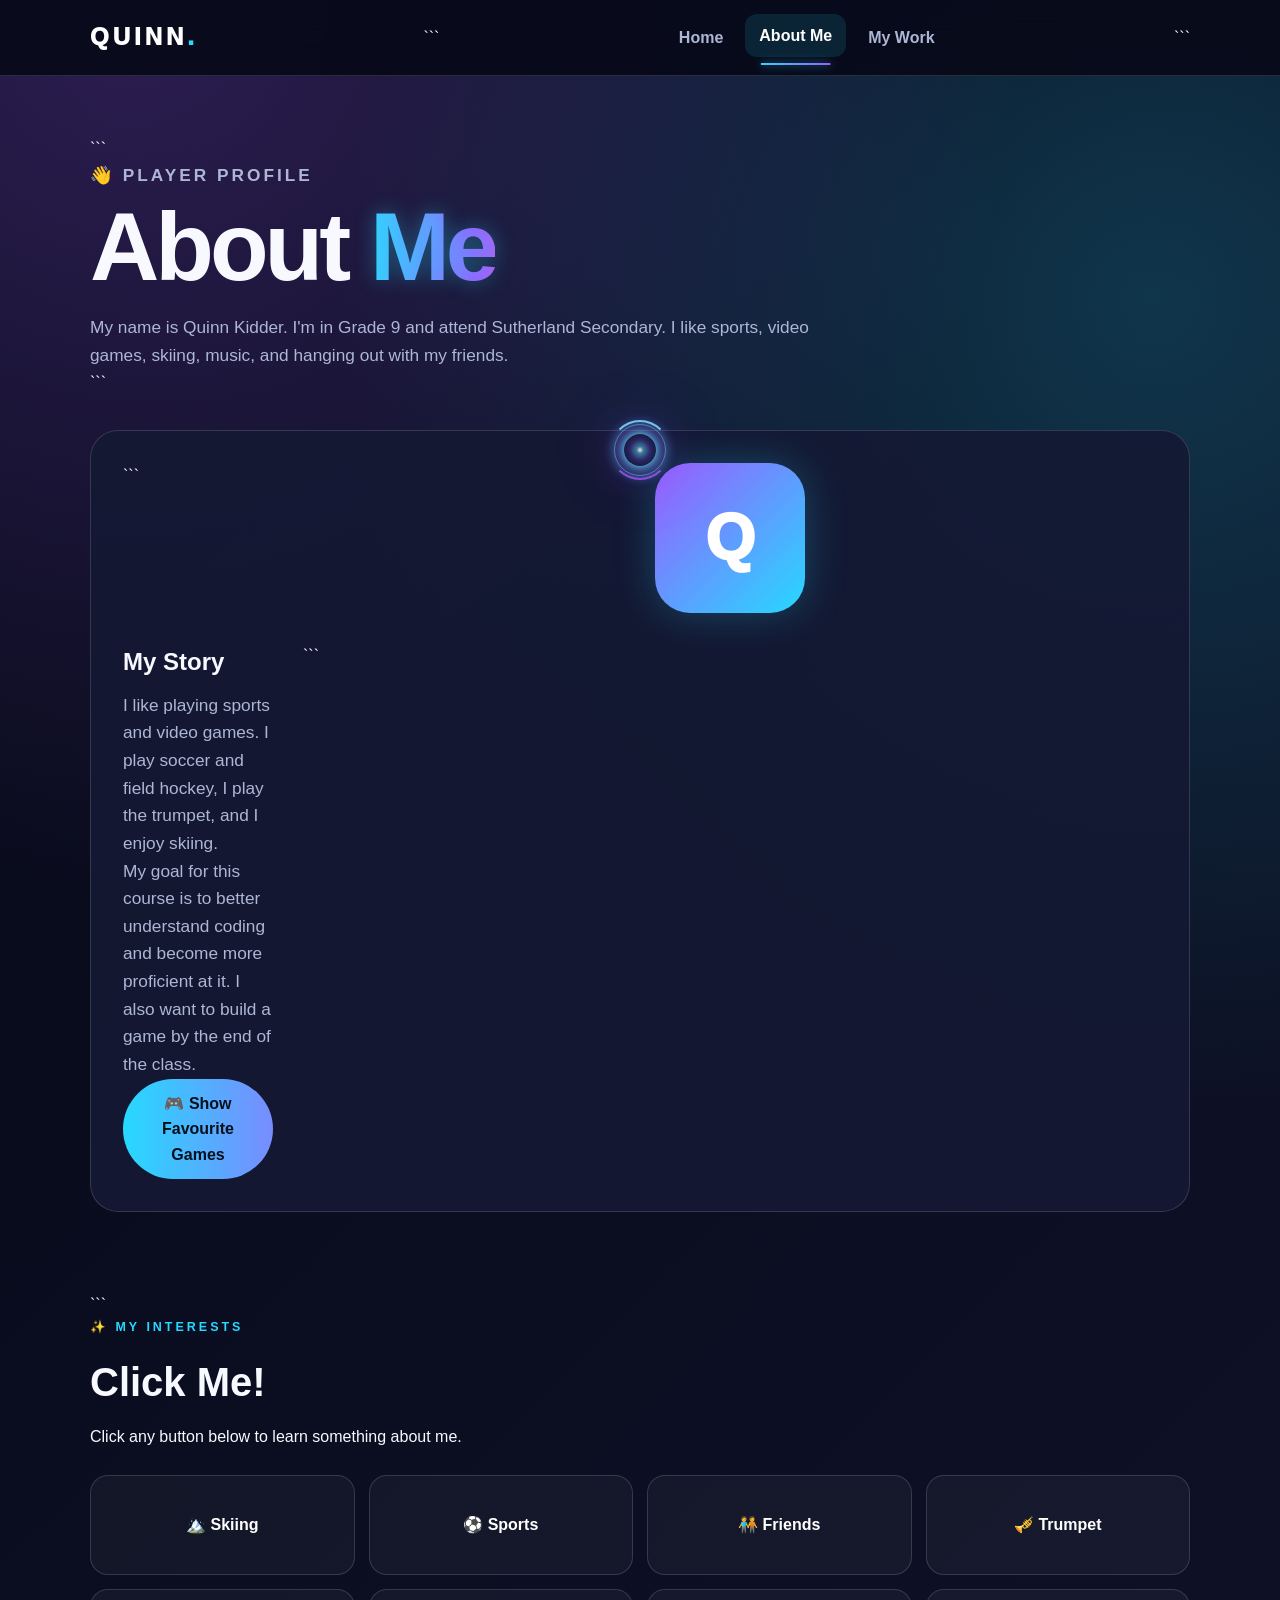
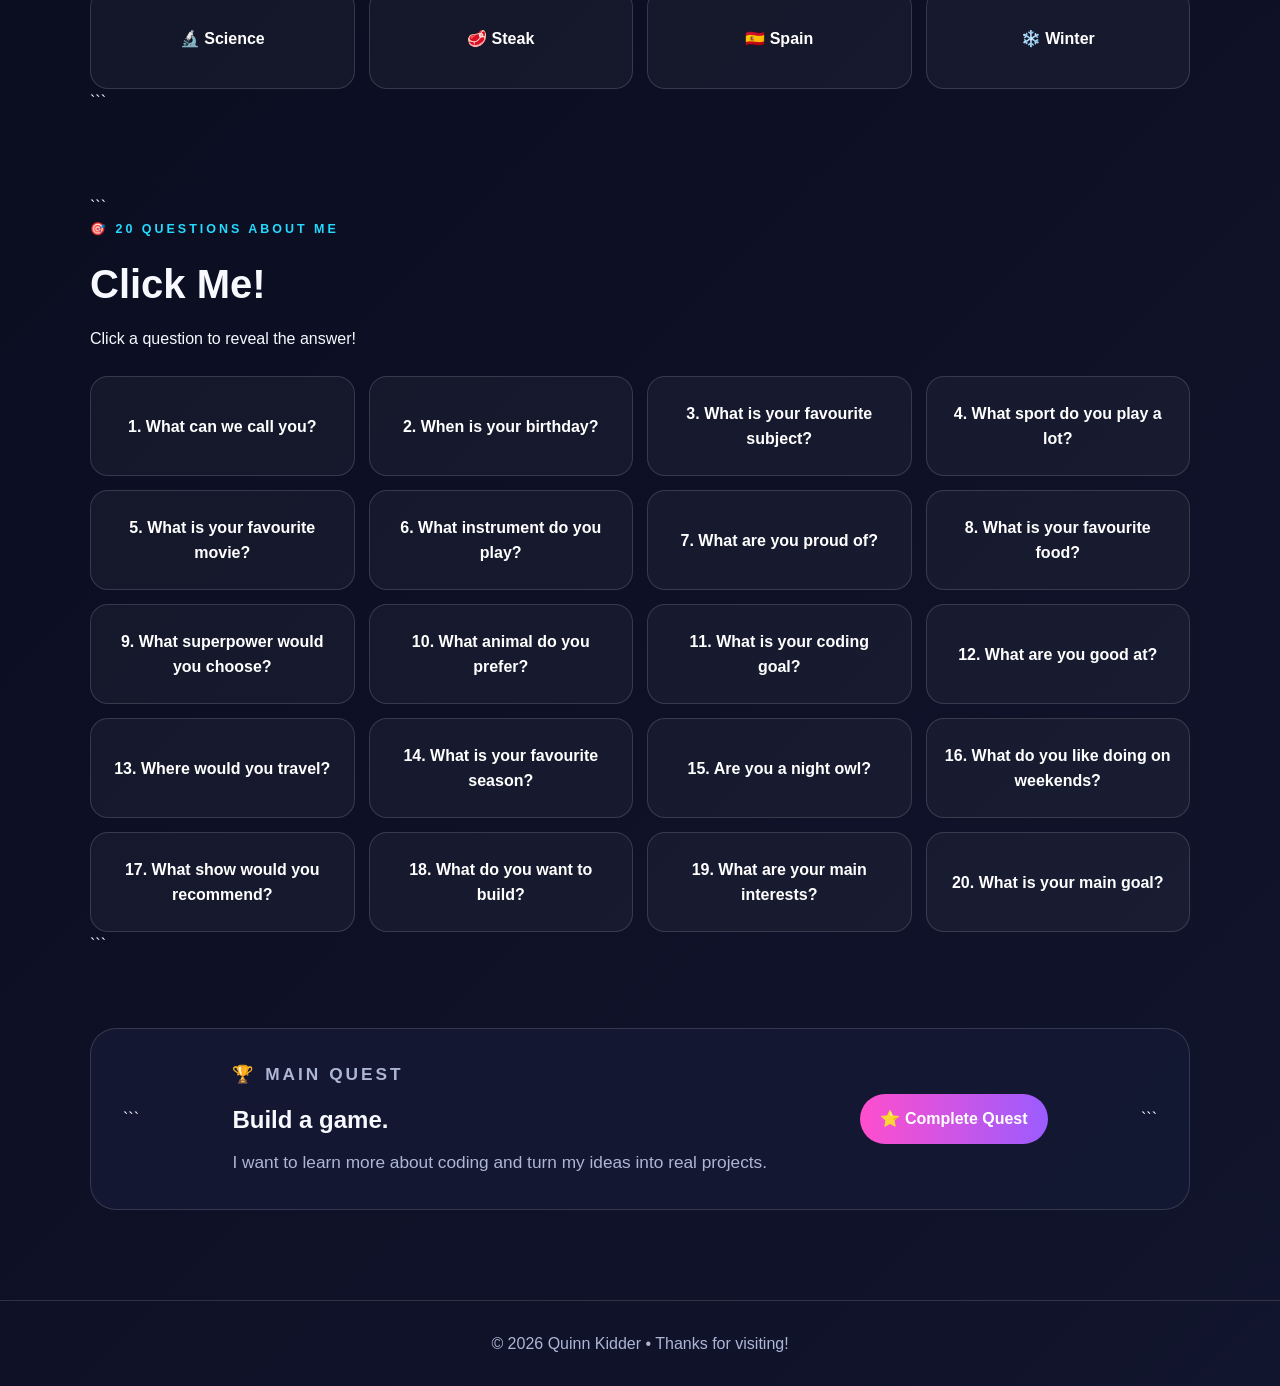
==== about.html @ e83df93e "first studio file upload" ====
<!DOCTYPE html>

<html lang="en">

<head>
  <meta charset="UTF-8">
  <meta name="viewport" content="width=device-width, initial-scale=1.0">

  <title>Quinn | About Me</title>

  <link rel="stylesheet" href="css/style.css">
</head>

<body>

<header>
  <nav>
    <a class="logo" href="home.html">QUINN<span>.</span></a>

```
<div class="nav-links">
  <a href="home.html">Home</a>
  <a class="active" href="about.html">About Me</a>
  <a href="work.html">My Work</a>
</div>
```

  </nav>
</header>

<main>

  <!-- PAGE TITLE -->

  <section class="page-title">

```
<p class="tag">👋 PLAYER PROFILE</p>

<h1>About <span>Me</span></h1>

<p>
  My name is Quinn Kidder. I'm in Grade 9 and attend
  Sutherland Secondary. I like sports, video games,
  skiing, music, and hanging out with my friends.
</p>
```

  </section>

  <!-- MY STORY -->

  <section class="about-box">

```
<div class="avatar big">Q</div>

<div>

  <h2>My Story</h2>

  <p>
    I like playing sports and video games.
    I play soccer and field hockey, I play the trumpet,
    and I enjoy skiing.
  </p>
  <p>
    My goal for this course is to better understand coding
    and become more proficient at it. I also want to build
    a game by the end of the class.
  </p>

  <button
    class="button blue"
    id="gamesBtn"
    type="button">
    🎮 Show Favourite Games
  </button>

  <p id="gamesText" class="message"></p>

</div>
```

  </section>

  <!-- INTERESTS -->

  <section class="section">

```
<p class="tag">✨ MY INTERESTS</p>

<h2>Click Me!</h2>

<p>
  Click any button below to learn something about me.
</p>

<div class="button-grid">

  <button
    class="fun-card"
    type="button"
    onclick="showAboutMessage('🏔️ I like skiing, and I can ski a double-black run.')">
    🏔️ Skiing
  </button>

  <button
    class="fun-card"
    type="button"
    onclick="showAboutMessage('⚽ I play soccer and field hockey.')">
    ⚽ Sports
  </button>

  <button
    class="fun-card"
    type="button"
    onclick="showAboutMessage('🧑‍🤝‍🧑 I like hanging out with my friends.')">
    🧑‍🤝‍🧑 Friends
  </button>

  <button
    class="fun-card"
    type="button"
    onclick="showAboutMessage('🎺 I play the trumpet.')">
    🎺 Trumpet
  </button>

  <button
    class="fun-card"
    type="button"
    onclick="showAboutMessage('🔬 My favourite subject is science.')">
    🔬 Science
  </button>

  <button
    class="fun-card"
    type="button"
    onclick="showAboutMessage('🥩 My favourite food is steak.')">
    🥩 Steak
  </button>

  <button
    class="fun-card"
    type="button"
    onclick="showAboutMessage('🇪🇸 I would like to travel to Spain.')">
    🇪🇸 Spain
  </button>

  <button
    class="fun-card"
    type="button"
    onclick="showAboutMessage('❄️ Winter is my favourite season because I like Christmas.')">
    ❄️ Winter
  </button>

</div>

<div id="aboutMessage" class="message"></div>
```

  </section>

  <!-- 20 QUESTIONS ABOUT ME -->

  <section class="section">

```
<p class="tag">🎯 20 QUESTIONS ABOUT ME</p>

<h2>Click Me!</h2>

<p>
  Click a question to reveal the answer!
</p>


<div class="question-grid">

  <button class="fact" type="button"
    onclick="showQuestionAnswer(1)">
    1. What can we call you?
  </button>

  <button class="fact" type="button"
    onclick="showQuestionAnswer(2)">
    2. When is your birthday?
  </button>

  <button class="fact" type="button"
    onclick="showQuestionAnswer(3)">
    3. What is your favourite subject?
  </button>

  <button class="fact" type="button"
    onclick="showQuestionAnswer(4)">
    4. What sport do you play a lot?
  </button>

  <button class="fact" type="button"
    onclick="showQuestionAnswer(5)">
    5. What is your favourite movie?
  </button>

  <button class="fact" type="button"
    onclick="showQuestionAnswer(6)">
    6. What instrument do you play?
  </button>

  <button class="fact" type="button"
    onclick="showQuestionAnswer(7)">
    7. What are you proud of?
  </button>

  <button class="fact" type="button"
    onclick="showQuestionAnswer(8)">
    8. What is your favourite food?
  </button>

  <button class="fact" type="button"
    onclick="showQuestionAnswer(9)">
    9. What superpower would you choose?
  </button>

  <button class="fact" type="button"
    onclick="showQuestionAnswer(10)">
    10. What animal do you prefer?
  </button>

  <button class="fact" type="button"
    onclick="showQuestionAnswer(11)">
    11. What is your coding goal?
  </button>

  <button class="fact" type="button"
    onclick="showQuestionAnswer(12)">
    12. What are you good at?
  </button>

  <button class="fact" type="button"
    onclick="showQuestionAnswer(13)">
    13. Where would you travel?
  </button>

  <button class="fact" type="button"
    onclick="showQuestionAnswer(14)">
    14. What is your favourite season?
  </button>

  <button class="fact" type="button"
    onclick="showQuestionAnswer(15)">
    15. Are you a night owl?
  </button>

  <button class="fact" type="button"
    onclick="showQuestionAnswer(16)">
    16. What do you like doing on weekends?
  </button>

  <button class="fact" type="button"
    onclick="showQuestionAnswer(17)">
    17. What show would you recommend?
  </button>

  <button class="fact" type="button"
    onclick="showQuestionAnswer(18)">
    18. What do you want to build?
  </button>

  <button class="fact" type="button"
    onclick="showQuestionAnswer(19)">
    19. What are your main interests?
  </button>

  <button class="fact" type="button"
    onclick="showQuestionAnswer(20)">
    20. What is your main goal?
  </button>

</div>


<!-- ANSWER BOX -->
<div id="questionAnswer" class="question-answer">

  <span id="answerNumber"></span>

  <p id="answerText">
    👆 Click one of the questions above!
  </p>

</div>
```

  </section>

  <!-- MAIN QUEST -->

  <section class="callout">

```
<div>

  <p class="tag">🏆 MAIN QUEST</p>

  <h2>Build a game.</h2>

  <p>
    I want to learn more about coding and turn
    my ideas into real projects.
  </p>

</div>

<button
  class="button pink"
  id="questBtn"
  type="button"
  onclick="completeQuest()">
  ⭐ Complete Quest
</button>
```

  </section>

  <div id="questMessage" class="message"></div>

</main>

<footer>

  <p>
    © 2026 Quinn Kidder • Thanks for visiting!
  </p>

</footer>

<!-- JAVASCRIPT FOR THIS PAGE -->

<script>

  /* INTEREST BUTTONS */

  function showAboutMessage(message) {

    const box = document.getElementById("aboutMessage");

    box.textContent = message;

    box.classList.add("show");

  }


  /* 20 QUESTIONS */

  const answers = {

    1: "My name is Quinn.",

    2: "My birthday is in winter.",

    3: "My favourite subject is science.",

    4: "I spend a lot of time playing soccer.",

    5: "My favourite movie is the new Spider-Man movie.",

    6: "I play the trumpet.",

    7: "I'm most proud of being able to ski a double-black run.",

    8: "My favourite food is steak.",

    9: "If I could have any superpower, it would be teleportation.",

    10: "I prefer dogs.",

    11: "My goal for this course is to better understand coding and become more proficient in it.",

    12: "I'm good at field hockey.",

    13: "If I could travel anywhere in the world, I would go to Spain.",

    14: "My favourite season is winter because I like Christmas.",

    15: "I'm a night owl.",

    16: "My favourite way to spend the weekend is hanging out with friends.",

    17: "A show I would recommend is Cocomelon.",

    18: "I want to build a game by the end of the class.",

    19: "My main interests are sports and video games.",

    20: "One of my main goals is to improve my coding skills."

  };


  function showQuestionAnswer(number) {

    const answerBox =
      document.getElementById("questionAnswer");

    const answerNumber =
      document.getElementById("answerNumber");

    const answerText =
      document.getElementById("answerText");


    answerNumber.textContent =
      "QUESTION " + number;


    answerText.textContent =
      answers[number];


    answerBox.classList.add("show");


    answerBox.scrollIntoView({
      behavior: "smooth",
      block: "nearest"
    });

  }


  /* FAVOURITE GAMES BUTTON */

  const gamesBtn =
    document.getElementById("gamesBtn");

  const gamesText =
    document.getElementById("gamesText");


  gamesBtn.addEventListener("click", function () {

    if (gamesText.classList.contains("show")) {

      gamesText.textContent = "";

      gamesText.classList.remove("show");

      gamesBtn.textContent =
        "🎮 Show Favourite Games";

    } else {

      gamesText.textContent =
        "🎮 Some games I like are Minecraft, Roblox, and Fortnite.";

      gamesText.classList.add("show");

      gamesBtn.textContent =
        "🎮 Hide Favourite Games";

    }

  });


  /* COMPLETE QUEST BUTTON */

  function completeQuest() {

    const box =
      document.getElementById("questMessage");

    const button =
      document.getElementById("questBtn");


    box.textContent =
      "🏆 QUEST COMPLETE! You are one step closer to building your game!";


    box.classList.add("show");


    button.textContent =
      "🏆 Completed!";

  }

</script>

<!-- EXTRA STYLING FOR THE 20 QUESTIONS -->

<style>

  .question-answer {

    display: none;

    margin-top: 25px;

    padding: 25px;

    border: 2px solid var(--purple);

    border-radius: 18px;

    background: var(--card);

    text-align: center;

  }


  .question-answer.show {

    display: block;

    animation: questionPop 0.3s ease;

  }


  #answerNumber {

    display: block;

    margin-bottom: 8px;

    font-size: 13px;

    font-weight: bold;

    letter-spacing: 2px;

    color: var(--purple);

  }


  #answerText {

    margin: 0;

    font-size: 20px;

    font-weight: bold;

  }


  .fact {

    cursor: pointer;

    transition:
      transform 0.2s ease,
      box-shadow 0.2s ease;

  }


  .fact:hover {

    transform: translateY(-4px);

  }


  .fact:active {

    transform: scale(0.97);

  }


  @keyframes questionPop {

    from {

      opacity: 0;

      transform: translateY(10px) scale(0.98);

    }

    to {

      opacity: 1;

      transform: translateY(0) scale(1);

    }

  }

</style>
<!-- ===== FUTURISTIC QUINN CURSOR ===== -->

<style>
/* Main cursor glow */
#quinn-cursor {
    position: fixed;
    left: 0;
    top: 0;
    width: 32px;
    height: 32px;
    border-radius: 50%;
    pointer-events: none;
    z-index: 2147483647;

    transform: translate(-50%, -50%);

    background:
        radial-gradient(
            circle,
            rgba(255,255,255,0.9) 0%,
            rgba(100,220,255,0.5) 15%,
            rgba(120,80,255,0.25) 45%,
            transparent 75%
        );

    box-shadow:
        0 0 8px rgba(100,220,255,1),
        0 0 20px rgba(100,180,255,0.8),
        0 0 40px rgba(120,80,255,0.6),
        0 0 70px rgba(200,60,255,0.35);

    transition:
        width 0.25s ease,
        height 0.25s ease;
}

/* Outer futuristic ring */
#quinn-cursor-ring {
    position: fixed;
    left: 0;
    top: 0;
    width: 52px;
    height: 52px;

    border: 1px solid rgba(120,220,255,0.55);
    border-radius: 50%;

    pointer-events: none;
    z-index: 2147483646;

    transform: translate(-50%, -50%);

    box-shadow:
        0 0 12px rgba(100,200,255,0.4),
        inset 0 0 12px rgba(140,80,255,0.25);

    transition:
        width 0.3s ease,
        height 0.3s ease,
        border-color 0.3s ease;
}

/* Little rotating ring */
#quinn-cursor-ring::before {
    content: "";
    position: absolute;

    inset: -5px;

    border-radius: 50%;

    border-top: 2px solid rgba(120,230,255,0.9);
    border-right: 2px solid transparent;
    border-bottom: 2px solid rgba(170,80,255,0.8);
    border-left: 2px solid transparent;

    animation: quinnRotate 2s linear infinite;
}

@keyframes quinnRotate {
    from {
        transform: rotate(0deg);
    }

    to {
        transform: rotate(360deg);
    }
}

/* Trail particles */
.quinn-trail {
    position: fixed;

    width: 6px;
    height: 6px;

    border-radius: 50%;

    pointer-events: none;

    z-index: 2147483645;

    background: #9eeaff;

    box-shadow:
        0 0 6px #9eeaff,
        0 0 14px #7c8cff,
        0 0 25px rgba(180,80,255,0.7);

    transform: translate(-50%, -50%);

    animation: quinnTrail 0.7s ease-out forwards;
}

@keyframes quinnTrail {

    0% {
        opacity: 1;
        transform:
            translate(-50%, -50%)
            scale(1);
    }

    50% {
        opacity: 0.7;
    }

    100% {
        opacity: 0;
        transform:
            translate(-50%, -50%)
            scale(0);
    }
}

/* Tiny sparkle particles */
.quinn-spark {
    position: fixed;

    width: 3px;
    height: 3px;

    border-radius: 50%;

    pointer-events: none;

    z-index: 2147483644;

    background: white;

    box-shadow:
        0 0 5px #fff,
        0 0 12px #8eeaff,
        0 0 20px #9b5cff;

    animation: quinnSpark 0.8s ease-out forwards;
}

@keyframes quinnSpark {

    0% {
        opacity: 1;
        transform: translate(0,0) scale(1);
    }

    100% {
        opacity: 0;
        transform:
            translate(
                var(--spark-x),
                var(--spark-y)
            )
            scale(0);
    }
}

/* Cursor gets bigger over interactive elements */
body.quinn-hovering #quinn-cursor {
    width: 55px;
    height: 55px;
}

body.quinn-hovering #quinn-cursor-ring {
    width: 72px;
    height: 72px;

    border-color: rgba(160,230,255,0.9);
}

/* Optional: hide normal cursor on desktop */
@media (pointer: fine) {
    body {
        cursor: none;
    }

    a,
    button,
    .card,
    .project,
    .fun-card {
        cursor: none;
    }
}
</style>

<script>
(function () {

    /* ==============================
       CREATE CURSOR
    ============================== */

    const cursor = document.createElement("div");
    cursor.id = "quinn-cursor";

    const ring = document.createElement("div");
    ring.id = "quinn-cursor-ring";

    document.body.appendChild(cursor);
    document.body.appendChild(ring);


    /* ==============================
       SMOOTH CURSOR MOVEMENT
    ============================== */

    let mouseX = window.innerWidth / 2;
    let mouseY = window.innerHeight / 2;

    let cursorX = mouseX;
    let cursorY = mouseY;

    document.addEventListener("mousemove", function (e) {

        mouseX = e.clientX;
        mouseY = e.clientY;

        /* Create trail */
        createTrail(e.clientX, e.clientY);

    });


    function animateCursor() {

        cursorX += (mouseX - cursorX) * 0.25;
        cursorY += (mouseY - cursorY) * 0.25;

        cursor.style.left = cursorX + "px";
        cursor.style.top = cursorY + "px";

        ring.style.left = cursorX + "px";
        ring.style.top = cursorY + "px";

        requestAnimationFrame(animateCursor);
    }

    animateCursor();


    /* ==============================
       TRAIL
    ============================== */

    let trailCounter = 0;

    function createTrail(x, y) {

        trailCounter++;

        /* Don't create too many particles */
        if (trailCounter % 2 !== 0) {
            return;
        }

        const dot = document.createElement("div");

        dot.className = "quinn-trail";

        dot.style.left = x + "px";
        dot.style.top = y + "px";

        document.body.appendChild(dot);

        setTimeout(function () {
            dot.remove();
        }, 700);


        /* Occasionally create sparkle */
        if (trailCounter % 8 === 0) {

            const spark = document.createElement("div");

            spark.className = "quinn-spark";

            spark.style.left = x + "px";
            spark.style.top = y + "px";

            spark.style.setProperty(
                "--spark-x",
                ((Math.random() - 0.5) * 40) + "px"
            );

            spark.style.setProperty(
                "--spark-y",
                ((Math.random() - 0.5) * 40) + "px"
            );

            document.body.appendChild(spark);

            setTimeout(function () {
                spark.remove();
            }, 800);
        }
    }


    /* ==============================
       INTERACTIVE HOVER
    ============================== */

    document.addEventListener("mouseover", function (e) {

        const interactive = e.target.closest(
            "a, button, .card, .project, .fun-card"
        );

        if (interactive) {
            document.body.classList.add("quinn-hovering");
        }

    });


    document.addEventListener("mouseout", function (e) {

        const interactive = e.target.closest(
            "a, button, .card, .project, .fun-card"
        );

        if (interactive) {
            document.body.classList.remove("quinn-hovering");
        }

    });


})();
</script>
</body>

</html>
---- css/style.css ----
/* ==========================================
   QUINN'S COOL PORTFOLIO
   ========================================== */


:root {

  --bg: #070918;

  --bg2: #11152d;

  --card:
    rgba(20, 25, 52, 0.90);

  --text: #f7f9ff;

  --muted: #adb6d5;

  --blue: #26d9ff;

  --purple: #9b5cff;

  --pink: #ff4ecd;

  --green: #6dffb2;

  --yellow: #ffe66d;

  --border:
    rgba(255, 255, 255, 0.14);

}


/* ==========================================
   RESET
   ========================================== */

* {

  box-sizing: border-box;

  margin: 0;

  padding: 0;

}


html {

  scroll-behavior: smooth;

}


body {

  min-height: 100vh;

  color: var(--text);

  font-family:
    Arial,
    Helvetica,
    sans-serif;

  line-height: 1.6;

  background:

    radial-gradient(
      circle at 10% 0%,
      rgba(155,92,255,.25),
      transparent 28%
    ),

    radial-gradient(
      circle at 90% 10%,
      rgba(38,217,255,.20),
      transparent 28%
    ),

    linear-gradient(
      135deg,
      var(--bg),
      var(--bg2)
    );

}


button,
a {

  font: inherit;

}


button {

  color: inherit;

}


/* ==========================================
   HEADER
   ========================================== */

header {

  position: sticky;

  top: 0;

  z-index: 100;

  border-bottom:
    1px solid var(--border);

  background:
    rgba(7,9,24,.92);

  backdrop-filter:
    blur(15px);

}


nav {

  width:
    min(1100px, 92%);

  min-height: 75px;

  margin: auto;

  display: flex;

  align-items: center;

  justify-content: space-between;

}


.logo {

  color: white;

  text-decoration: none;

  font-size: 1.5rem;

  font-weight: 1000;

  letter-spacing: 4px;

  transition: .25s;

}


.logo:hover {

  color: var(--blue);

  transform:
    scale(1.08);

}


.logo span {

  color:
    var(--blue);

}


.nav-links {

  display: flex;

  gap: 8px;

}


.nav-links a {

  padding:
    9px 14px;

  border-radius: 12px;

  color:
    var(--muted);

  text-decoration: none;

  font-weight: bold;

  transition: .25s;

}


.nav-links a:hover,
.nav-links a.active {

  color: white;

  background:
    rgba(38,217,255,.12);

  transform:
    translateY(-2px);

}


/* ==========================================
   MAIN
   ========================================== */

main {

  width:
    min(1100px, 92%);

  margin: auto;

  padding:
    60px 0 90px;

}


/* ==========================================
   HERO
   ========================================== */

.hero {

  min-height:
    70vh;

  display: grid;

  grid-template-columns:
    1.3fr .7fr;

  align-items: center;

  gap: 50px;

}


.tag {

  margin-bottom:
    12px;

  color:
    var(--blue);

  font-size:
    .78rem;

  font-weight:
    900;

  letter-spacing:
    3px;

}


h1 {

  margin-bottom:
    22px;

  font-size:
    clamp(3.5rem, 9vw, 7rem);

  line-height:
    .95;

  letter-spacing:
    -4px;

}


h1 span {

  color:
    var(--blue);

  text-shadow:
    0 0 20px
    rgba(38,217,255,.35);

}


h2 {

  margin-bottom:
    10px;

}


h3 {

  margin-bottom:
    10px;

}


.intro,
.page-title > p,
.callout p,
.about-box p {

  max-width:
    750px;

  color:
    var(--muted);

  font-size:
    1.08rem;

}


/* ==========================================
   BUTTONS
   ========================================== */

.buttons {

  display:
    flex;

  flex-wrap:
    wrap;

  gap:
    12px;

  margin-top:
    28px;

}


.button,
.small-button {

  border:
    0;

  border-radius:
    999px;

  padding:
    12px 20px;

  color:
    white;

  text-decoration:
    none;

  font-weight:
    900;

  cursor:
    pointer;

  transition:
    .25s;

}


.button:hover,
.small-button:hover {

  transform:
    translateY(-4px)
    scale(1.03);

}


.blue {

  background:
    linear-gradient(
      90deg,
      var(--blue),
      #788cff
    );

  color:
    #06101a;

}


.purple {

  background:
    linear-gradient(
      90deg,
      var(--purple),
      #6f7cff
    );

}


.pink {

  background:
    linear-gradient(
      90deg,
      var(--pink),
      var(--purple)
    );

}


/* ==========================================
   MESSAGE BOXES
   ========================================== */

.message {

  display:
    none;

  margin-top:
    20px;

  padding:
    15px 18px;

  border-left:
    4px solid var(--blue);

  border-radius:
    12px;

  color:
    white;

  background:
    rgba(38,217,255,.08);

}


.message.show {

  display:
    block;

  animation:
    pop .25s ease;

}


/* ==========================================
   PROFILE CARD
   ========================================== */

.profile-card {

  padding:
    32px;

  border:
    1px solid var(--border);

  border-radius:
    28px;

  text-align:
    center;

  background:
    var(--card);

  box-shadow:
    0 20px 50px
    rgba(0,0,0,.3);

  animation:
    float 4s ease-in-out infinite;

}


.avatar {

  width:
    125px;

  height:
    125px;

  margin:
    auto;

  display:
    grid;

  place-items:
    center;

  border-radius:
    35px;

  color:
    white;

  font-size:
    4rem;

  font-weight:
    1000;

  background:
    linear-gradient(
      135deg,
      var(--purple),
      var(--blue)
    );

  box-shadow:
    0 0 40px
    rgba(38,217,255,.25);

}


.avatar.big {

  width:
    150px;

  height:
    150px;

}


.profile-card > p {

  color:
    var(--muted);

}


.mini-stats {

  display:
    grid;

  grid-template-columns:
    repeat(3,1fr);

  gap:
    8px;

  margin:
    20px 0;

}


.mini-stats div {

  padding:
    10px;

  border-radius:
    15px;

  background:
    rgba(255,255,255,.04);

}


.mini-stats strong {

  display:
    block;

  font-size:
    1.5rem;

}


.mini-stats small {

  color:
    var(--muted);

}


.small-button {

  border:
    1px solid var(--blue);

  background:
    transparent;

}


/* ==========================================
   SECTIONS
   ========================================== */

.section {

  margin-top:
    80px;

}


.section h2 {

  font-size:
    2.5rem;

}


/* ==========================================
   INFO BOXES
   ========================================== */

.info-grid {

  display:
    grid;

  grid-template-columns:
    repeat(3, 1fr);

  gap:
    15px;

  margin-top:
    25px;

}


.info-box {

  padding:
    22px;

  border:
    1px solid var(--border);

  border-radius:
    20px;

  background:
    var(--card);

  transition:
    .25s;

}


.info-box:hover {

  transform:
    translateY(-5px);

  border-color:
    var(--blue);

}


.info-box strong {

  display:
    block;

  color:
    var(--blue);

  margin-bottom:
    5px;

}


.info-box span {

  color:
    var(--muted);

}


/* ==========================================
   CARDS
   ========================================== */

.cards {

  display:
    grid;

  grid-template-columns:
    repeat(3,1fr);

  gap:
    20px;

  margin-top:
    25px;

}


.card {

  min-height:
    230px;

  padding:
    28px;

  border:
    1px solid var(--border);

  border-radius:
    24px;

  color:
    white;

  background:
    var(--card);

  text-align:
    left;

  cursor:
    pointer;

  transition:
    .25s;

}


.card:hover {

  transform:
    translateY(-9px)
    rotate(-1deg);

  border-color:
    var(--blue);

  box-shadow:
    0 0 30px
    rgba(38,217,255,.12);

}


.card.clicked,
.fun-card.clicked,
.fact.clicked {

  transform:
    scale(.96);

  border-color:
    var(--yellow);

}


.card > span:first-child {

  display:
    block;

  margin-bottom:
    18px;

  font-size:
    2.7rem;

}


.card p {

  color:
    var(--muted);

}


.card strong {

  display:
    block;

  margin-top:
    20px;

  color:
    var(--blue);

  font-size:
    .75rem;

}


/* ==========================================
   ABOUT BOX
   ========================================== */

.page-title {

  margin-bottom:
    35px;

}


.page-title h1 {

  font-size:
    clamp(3rem, 8vw, 6rem);

}


.about-box {

  padding:
    32px;

  display:
    grid;

  grid-template-columns:
    150px 1fr;

  gap:
    30px;

  border:
    1px solid var(--border);

  border-radius:
    28px;

  background:
    var(--card);

}


/* ==========================================
   BUTTON GRIDS
   ========================================== */

.button-grid,
.question-grid {

  display:
    grid;

  grid-template-columns:
    repeat(4,1fr);

  gap:
    14px;

  margin-top:
    25px;

}


.fun-card,
.fact {

  min-height:
    100px;

  padding:
    18px;

  border:
    1px solid var(--border);

  border-radius:
    18px;

  color:
    white;

  background:
    rgba(255,255,255,.04);

  font-weight:
    900;

  cursor:
    pointer;

  transition:
    .25s;

}


.fun-card:hover,
.fact:hover {

  transform:
    translateY(-5px);

  border-color:
    var(--pink);

  background:
    rgba(255,78,205,.08);

}


/* ==========================================
   PROJECT CONSOLE
   ========================================== */

.project-info {

  margin-top:
    30px;

  padding:
    30px;

  min-height:
    150px;

  border:
    1px solid var(--border);

  border-radius:
    24px;

  background:
    var(--card);

}


.project-info.show {

  border-color:
    var(--pink);

  animation:
    pop .3s ease;

}


/* ==========================================
   CALLOUT
   ========================================== */

.callout {

  margin-top:
    70px;

  padding:
    32px;

  display:
    flex;

  align-items:
    center;

  justify-content:
    space-between;

  gap:
    25px;

  border:
    1px solid var(--border);

  border-radius:
    26px;

  background:
    var(--card);

}


/* ==========================================
   FOOTER
   ========================================== */

footer {

  padding:
    30px 20px;

  border-top:
    1px solid var(--border);

  color:
    var(--muted);

  text-align:
    center;

}


/* ==========================================
   ANIMATIONS
   ========================================== */

@keyframes float {

  0%,100% {

    transform:
      translateY(0);

  }

  50% {

    transform:
      translateY(-12px);

  }

}


@keyframes pop {

  from {

    opacity:
      0;

    transform:
      scale(.96);

  }

  to {

    opacity:
      1;

    transform:
      scale(1);

  }

}


/* ==========================================
   TABLET
   ========================================== */

@media (max-width: 800px) {

  .hero {

    grid-template-columns:
      1fr;

  }


  .cards {

    grid-template-columns:
      1fr 1fr;

  }


  .button-grid,
  .question-grid {

    grid-template-columns:
      1fr 1fr;

  }


  .info-grid {

    grid-template-columns:
      1fr 1fr;

  }


  .about-box {

    grid-template-columns:
      1fr;

  }


  .avatar.big {

    margin:
      auto;

  }

}


/* ==========================================
   PHONE
   ========================================== */

@media (max-width: 560px) {

  main {

    padding-top:
      35px;

  }


  nav {

    flex-direction:
      column;

    padding:
      18px 0;

    gap:
      12px;

  }


  .nav-links {

    width:
      100%;

    justify-content:
      center;

    flex-wrap:
      wrap;

  }


  h1 {

    letter-spacing:
      -2px;

  }


  .cards,
  .button-grid,
  .question-grid,
  .info-grid {

    grid-template-columns:
      1fr;

  }


  .callout {

    align-items:
      flex-start;

    flex-direction:
      column;

  }

}
/* =========================================================
   QUINN PORTFOLIO VISUAL UPGRADE
   CSS ADD-ON
   Paste at the VERY BOTTOM of style.css
   ========================================================= */


/* =========================================================
   GLOBAL SMOOTHNESS
   ========================================================= */

html {
  scroll-behavior: smooth;
}

body {
  position: relative;
  overflow-x: hidden;
}


/* =========================================================
   FUTURISTIC BACKGROUND
   ========================================================= */

#quinnBackground {
  position: fixed;
  inset: 0;
  z-index: -10;
  pointer-events: none;
  overflow: hidden;
}

.quinn-grid {
  position: absolute;
  inset: -100px;

  background-image:
    linear-gradient(
      rgba(80, 200, 255, 0.045) 1px,
      transparent 1px
    ),
    linear-gradient(
      90deg,
      rgba(170, 90, 255, 0.045) 1px,
      transparent 1px
    );

  background-size: 55px 55px;

  transform: perspective(500px) rotateX(55deg);

  transform-origin: center bottom;

  opacity: 0.65;

  mask-image:
    linear-gradient(
      to bottom,
      transparent,
      black 20%,
      black 65%,
      transparent
    );

  animation:
    quinnGridMove 20s linear infinite;
}


.quinn-orb {
  position: absolute;

  width: 430px;
  height: 430px;

  border-radius: 50%;

  filter: blur(90px);

  opacity: 0.13;

  animation:
    quinnOrbFloat 14s ease-in-out infinite alternate;
}


.quinn-orb-one {
  top: -180px;
  left: -150px;

  background: #4cc9ff;
}


.quinn-orb-two {
  top: 35%;
  right: -200px;

  background: #9b5cff;

  animation-delay: -5s;
}


.quinn-orb-three {
  bottom: -220px;
  left: 35%;

  background: #ff4fc3;

  animation-delay: -9s;
}


/* =========================================================
   MOUSE GLOW
   ========================================================= */

#quinnMouseGlow {
  position: fixed;

  width: 360px;
  height: 360px;

  left: 0;
  top: 0;

  transform:
    translate(-50%, -50%);

  border-radius: 50%;

  pointer-events: none;

  z-index: 9995;

  background:
    radial-gradient(
      circle,
      rgba(70, 210, 255, 0.12),
      rgba(150, 80, 255, 0.055) 35%,
      transparent 70%
    );

  transition:
    left 0.08s linear,
    top 0.08s linear;
}


#quinnMouseRing {
  position: fixed;

  width: 35px;
  height: 35px;

  left: 0;
  top: 0;

  margin-left: -17.5px;
  margin-top: -17.5px;

  border:
    1px solid rgba(80, 210, 255, 0.65);

  border-radius: 50%;

  pointer-events: none;

  z-index: 9998;

  box-shadow:
    0 0 15px rgba(70, 210, 255, 0.3),
    inset 0 0 12px rgba(150, 80, 255, 0.15);

  transition:
    width 0.15s ease,
    height 0.15s ease,
    margin 0.15s ease,
    border-color 0.15s ease;
}


/* =========================================================
   PARTICLE CANVAS
   ========================================================= */

#quinnParticles {
  position: fixed;

  inset: 0;

  width: 100%;
  height: 100%;

  pointer-events: none;

  z-index: -5;

  opacity: 0.65;
}


/* =========================================================
   SCROLL PROGRESS
   ========================================================= */

#quinnScrollProgress {
  position: fixed;

  top: 0;
  left: 0;

  width: 0;
  height: 4px;

  z-index: 10000;

  background:
    linear-gradient(
      90deg,
      #36d1ff,
      #9b5cff,
      #ff4fc3,
      #36d1ff
    );

  background-size: 300% 100%;

  box-shadow:
    0 0 15px rgba(54, 209, 255, 0.75);

  animation:
    quinnGradientMove 5s linear infinite;
}


/* =========================================================
   GLASS EFFECT
   ========================================================= */

header {
  transition:
    background 0.3s ease,
    box-shadow 0.3s ease,
    border-color 0.3s ease,
    transform 0.3s ease;
}


body.quinn-scrolled header {
  background:
    rgba(7, 10, 25, 0.82);

  backdrop-filter:
    blur(20px);

  -webkit-backdrop-filter:
    blur(20px);

  box-shadow:
    0 10px 40px rgba(0, 0, 0, 0.2);

  border-bottom:
    1px solid rgba(255, 255, 255, 0.08);
}


/* =========================================================
   NAVIGATION
   ========================================================= */

.nav-links a {
  position: relative;

  transition:
    color 0.2s ease,
    transform 0.2s ease;
}


.nav-links a::after {
  content: "";

  position: absolute;

  left: 50%;
  bottom: -8px;

  width: 0;
  height: 2px;

  transform:
    translateX(-50%);

  border-radius: 10px;

  background:
    linear-gradient(
      90deg,
      #36d1ff,
      #9b5cff
    );

  box-shadow:
    0 0 10px rgba(54, 209, 255, 0.7);

  transition:
    width 0.25s ease;
}


.nav-links a:hover {
  transform:
    translateY(-2px);
}


.nav-links a:hover::after,
.nav-links a.active::after {
  width: 70%;
}


/* =========================================================
   LOGO
   ========================================================= */

.logo {
  transition:
    transform 0.25s ease,
    filter 0.25s ease;
}


.logo:hover {
  transform:
    scale(1.04);

  filter:
    drop-shadow(
      0 0 12px rgba(54, 209, 255, 0.45)
    );
}


/* =========================================================
   BUTTONS
   ========================================================= */

.button,
.small-button {
  position: relative;

  overflow: hidden;

  transition:
    transform 0.2s ease,
    box-shadow 0.25s ease,
    filter 0.25s ease;
}


.button::before,
.small-button::before {
  content: "";

  position: absolute;

  top: 0;
  left: -120%;

  width: 80%;
  height: 100%;

  transform:
    skewX(-20deg);

  background:
    linear-gradient(
      90deg,
      transparent,
      rgba(255,255,255,0.22),
      transparent
    );

  transition:
    left 0.55s ease;

  pointer-events: none;
}


.button:hover::before,
.small-button:hover::before {
  left: 140%;
}


.button:hover,
.small-button:hover {
  transform:
    translateY(-4px)
    scale(1.02);

  filter:
    brightness(1.08);

  box-shadow:
    0 12px 30px rgba(0, 0, 0, 0.25),
    0 0 22px rgba(54, 209, 255, 0.15);
}


.button:active,
.small-button:active {
  transform:
    translateY(0)
    scale(0.97);
}


/* =========================================================
   PROFILE CARD
   ========================================================= */

.profile-card {
  transition:
    transform 0.25s ease,
    box-shadow 0.3s ease,
    border-color 0.3s ease;
}


.profile-card:hover {
  box-shadow:
    0 25px 70px rgba(0, 0, 0, 0.35),
    0 0 40px rgba(54, 209, 255, 0.12);
}


.avatar {
  transition:
    transform 0.4s ease,
    box-shadow 0.4s ease;
}


.profile-card:hover .avatar {
  transform:
    rotate(-5deg)
    scale(1.06);

  box-shadow:
    0 0 25px rgba(54, 209, 255, 0.4),
    0 0 55px rgba(155, 92, 255, 0.2);
}


/* =========================================================
   ALL CARDS
   ========================================================= */

.card,
.fun-card,
.fact,
.info-box,
.callout,
.about-box,
.project-info {
  position: relative;

  overflow: hidden;

  transition:
    transform 0.25s ease,
    box-shadow 0.3s ease,
    border-color 0.3s ease;
}


.card::after,
.fun-card::after,
.fact::after,
.info-box::after {
  content: "";

  position: absolute;

  inset: -60%;

  pointer-events: none;

  opacity: 0;

  background:
    radial-gradient(
      circle at
      var(--shine-x, 50%)
      var(--shine-y, 50%),
      rgba(255,255,255,0.13),
      transparent 30%
    );

  transition:
    opacity 0.2s ease;
}


.card:hover::after,
.fun-card:hover::after,
.fact:hover::after,
.info-box:hover::after {
  opacity: 1;
}


.card:hover,
.fun-card:hover,
.fact:hover {
  transform:
    translateY(-7px);

  box-shadow:
    0 18px 45px rgba(0, 0, 0, 0.3),
    0 0 28px rgba(54, 209, 255, 0.1);
}


/* =========================================================
   CARD ICONS
   ========================================================= */

.card > span,
.fun-card > span {
  display: inline-block;

  transition:
    transform 0.3s ease;
}


.card:hover > span,
.fun-card:hover > span {
  transform:
    scale(1.18)
    rotate(-5deg);
}


/* =========================================================
   HERO
   ========================================================= */

.hero-text {
  animation:
    quinnHeroIn 0.8s ease both;
}


.profile-card {
  animation:
    quinnProfileIn 0.9s ease 0.1s both;
}


/* =========================================================
   HEADINGS
   ========================================================= */

h1 span,
h2 span {
  background:
    linear-gradient(
      90deg,
      #36d1ff,
      #9b5cff,
      #ff4fc3,
      #36d1ff
    );

  background-size: 250% auto;

  -webkit-background-clip: text;
  background-clip: text;

  -webkit-text-fill-color: transparent;

  animation:
    quinnGradientMove 6s linear infinite;
}


/* =========================================================
   MESSAGE ANIMATION
   ========================================================= */

.message.show {
  animation:
    quinnMessageIn 0.4s ease both;
}


/* =========================================================
   PROJECT CONSOLE
   ========================================================= */

.project-info {
  transition:
    opacity 0.35s ease,
    transform 0.35s ease,
    box-shadow 0.35s ease;
}


.project-info.show {
  animation:
    quinnConsoleIn 0.45s ease both;

  box-shadow:
    0 20px 60px rgba(0, 0, 0, 0.3),
    0 0 35px rgba(155, 92, 255, 0.12);
}


/* =========================================================
   QUESTIONS
   ========================================================= */

.question-answer {
  transition:
    transform 0.3s ease,
    box-shadow 0.3s ease;
}


.question-answer.show {
  box-shadow:
    0 15px 45px rgba(0, 0, 0, 0.25),
    0 0 25px rgba(155, 92, 255, 0.12);
}


/* =========================================================
   REVEAL ANIMATION
   ========================================================= */

.quinn-reveal {
  opacity: 0;

  transform:
    translateY(30px);

  transition:
    opacity 0.7s ease,
    transform 0.7s ease;
}


.quinn-reveal.quinn-visible {
  opacity: 1;

  transform:
    translateY(0);
}


/* =========================================================
   RIPPLE
   ========================================================= */

.quinn-ripple {
  position: absolute;

  width: 10px;
  height: 10px;

  border-radius: 50%;

  pointer-events: none;

  background:
    rgba(255, 255, 255, 0.25);

  transform:
    scale(0);

  animation:
    quinnRipple 0.65s ease-out forwards;
}


/* =========================================================
   CLICK SPARK
   ========================================================= */

.quinn-spark {
  position: fixed;

  width: 6px;
  height: 6px;

  margin-left: -3px;
  margin-top: -3px;

  border-radius: 50%;

  pointer-events: none;

  z-index: 10002;

  background: white;

  box-shadow:
    0 0 8px #36d1ff,
    0 0 18px #9b5cff;

  animation:
    quinnSpark 0.7s ease-out forwards;
}


/* =========================================================
   TOAST
   ========================================================= */

#quinnToast {
  position: fixed;

  left: 50%;
  bottom: 28px;

  transform:
    translate(-50%, 25px);

  opacity: 0;

  z-index: 10005;

  padding:
    12px 20px;

  border:
    1px solid rgba(255,255,255,0.15);

  border-radius: 999px;

  color: white;

  background:
    rgba(10, 14, 30, 0.82);

  backdrop-filter:
    blur(18px);

  -webkit-backdrop-filter:
    blur(18px);

  box-shadow:
    0 15px 45px rgba(0,0,0,0.3),
    0 0 25px rgba(54,209,255,0.1);

  pointer-events: none;

  transition:
    opacity 0.3s ease,
    transform 0.3s ease;
}


#quinnToast.show {
  opacity: 1;

  transform:
    translate(-50%, 0);
}


/* =========================================================
   FLOATING FX BUTTON
   ========================================================= */

.quinn-floating-button,
.quinn-top-button {
  position: fixed;

  right: 20px;

  z-index: 10004;

  border:
    1px solid rgba(255,255,255,0.15);

  color: white;

  background:
    rgba(10,14,30,0.78);

  backdrop-filter:
    blur(15px);

  -webkit-backdrop-filter:
    blur(15px);

  cursor: pointer;

  box-shadow:
    0 10px 30px rgba(0,0,0,0.25);

  transition:
    transform 0.2s ease,
    box-shadow 0.2s ease,
    opacity 0.25s ease;
}


.quinn-floating-button {
  bottom: 20px;

  padding:
    9px 14px;

  border-radius: 999px;
}


.quinn-top-button {
  bottom: 68px;

  width: 42px;
  height: 42px;

  border-radius: 50%;

  font-size: 20px;

  opacity: 0;

  pointer-events: none;
}


.quinn-top-button.show {
  opacity: 1;

  pointer-events: auto;
}


.quinn-floating-button:hover,
.quinn-top-button:hover {
  transform:
    translateY(-4px)
    scale(1.05);

  box-shadow:
    0 15px 35px rgba(0,0,0,0.3),
    0 0 25px rgba(54,209,255,0.18);
}


/* =========================================================
   ANIMATIONS
   ========================================================= */

@keyframes quinnGridMove {
  from {
    transform:
      perspective(500px)
      rotateX(55deg)
      translateY(0);
  }

  to {
    transform:
      perspective(500px)
      rotateX(55deg)
      translateY(55px);
  }
}


@keyframes quinnOrbFloat {
  0% {
    transform:
      translate(0, 0)
      scale(1);
  }

  50% {
    transform:
      translate(80px, 50px)
      scale(1.1);
  }

  100% {
    transform:
      translate(-40px, 100px)
      scale(0.94);
  }
}


@keyframes quinnGradientMove {
  from {
    background-position: 0% 50%;
  }

  to {
    background-position: 300% 50%;
  }
}


@keyframes quinnHeroIn {
  from {
    opacity: 0;
    transform:
      translateY(20px);
  }

  to {
    opacity: 1;
    transform:
      translateY(0);
  }
}


@keyframes quinnProfileIn {
  from {
    opacity: 0;
    transform:
      translateX(25px)
      scale(0.97);
  }

  to {
    opacity: 1;
    transform:
      translateX(0)
      scale(1);
  }
}


@keyframes quinnMessageIn {
  from {
    opacity: 0;
    transform:
      translateY(8px)
      scale(0.98);
  }

  to {
    opacity: 1;
    transform:
      translateY(0)
      scale(1);
  }
}


@keyframes quinnConsoleIn {
  from {
    opacity: 0;
    transform:
      translateY(18px)
      scale(0.98);
  }

  to {
    opacity: 1;
    transform:
      translateY(0)
      scale(1);
  }
}


@keyframes quinnRipple {
  to {
    transform:
      scale(30);

    opacity: 0;
  }
}


@keyframes quinnSpark {
  0% {
    transform:
      translate(0, 0)
      scale(1);

    opacity: 1;
  }

  100% {
    transform:
      translate(
        var(--spark-x),
        var(--spark-y)
      )
      scale(0);

    opacity: 0;
  }
}


/* =========================================================
   MOBILE
   ========================================================= */

@media (max-width: 700px) {

  .quinn-orb {
    width: 260px;
    height: 260px;

    filter:
      blur(65px);
  }


  #quinnMouseGlow,
  #quinnMouseRing {
    display: none;
  }


  #quinnParticles {
    opacity: 0.3;
  }


  .quinn-floating-button {
    right: 12px;
    bottom: 12px;
  }


  .quinn-top-button {
    right: 12px;
    bottom: 60px;
  }


  #quinnToast {
    bottom: 65px;

    max-width:
      calc(100vw - 30px);

    text-align: center;
  }


  .quinn-reveal {
    transform:
      translateY(18px);
  }
}


/* =========================================================
   REDUCED MOTION
   ========================================================= */

@media (prefers-reduced-motion: reduce) {

  html {
    scroll-behavior: auto;
  }


  .quinn-grid,
  .quinn-orb,
  #quinnScrollProgress,
  h1 span,
  h2 span {
    animation: none;
  }


  .quinn-reveal {
    opacity: 1;
    transform: none;
    transition: none;
  }
}
/* =========================================================
   QUINN MOUSE GLOW + TRAIL
   ========================================================= */

#mouseGlow {
  position: fixed;

  width: 250px;
  height: 250px;

  left: 0;
  top: 0;

  transform: translate(-50%, -50%);

  border-radius: 50%;

  pointer-events: none;

  z-index: 2147483646;

  background: radial-gradient(
    circle,
    rgba(38, 217, 255, 0.35) 0%,
    rgba(155, 92, 255, 0.20) 35%,
    rgba(255, 78, 205, 0.08) 55%,
    transparent 75%
  );

  filter: blur(8px);

  opacity: 1;
}


#mouseRing {
  position: fixed;

  width: 32px;
  height: 32px;

  left: 0;
  top: 0;

  transform: translate(-50%, -50%);

  border-radius: 50%;

  border: 2px solid #26d9ff;

  pointer-events: none;

  z-index: 2147483647;

  box-shadow:
    0 0 10px #26d9ff,
    0 0 25px #26d9ff,
    0 0 40px #9b5cff;

  opacity: 1;
}


.mouseTrailDot {
  position: fixed;

  width: 8px;
  height: 8px;

  border-radius: 50%;

  pointer-events: none;

  z-index: 2147483645;

  background: #26d9ff;

  box-shadow:
    0 0 8px #26d9ff,
    0 0 18px #9b5cff,
    0 0 30px #ff4ecd;

  transform: translate(-50%, -50%);

  animation: mouseTrailFade 0.6s linear forwards;
}


@keyframes mouseTrailFade {

  0% {
    opacity: 1;

    transform:
      translate(-50%, -50%)
      scale(1);
  }

  100% {
    opacity: 0;

    transform:
      translate(-50%, -50%)
      scale(0);
  }

}
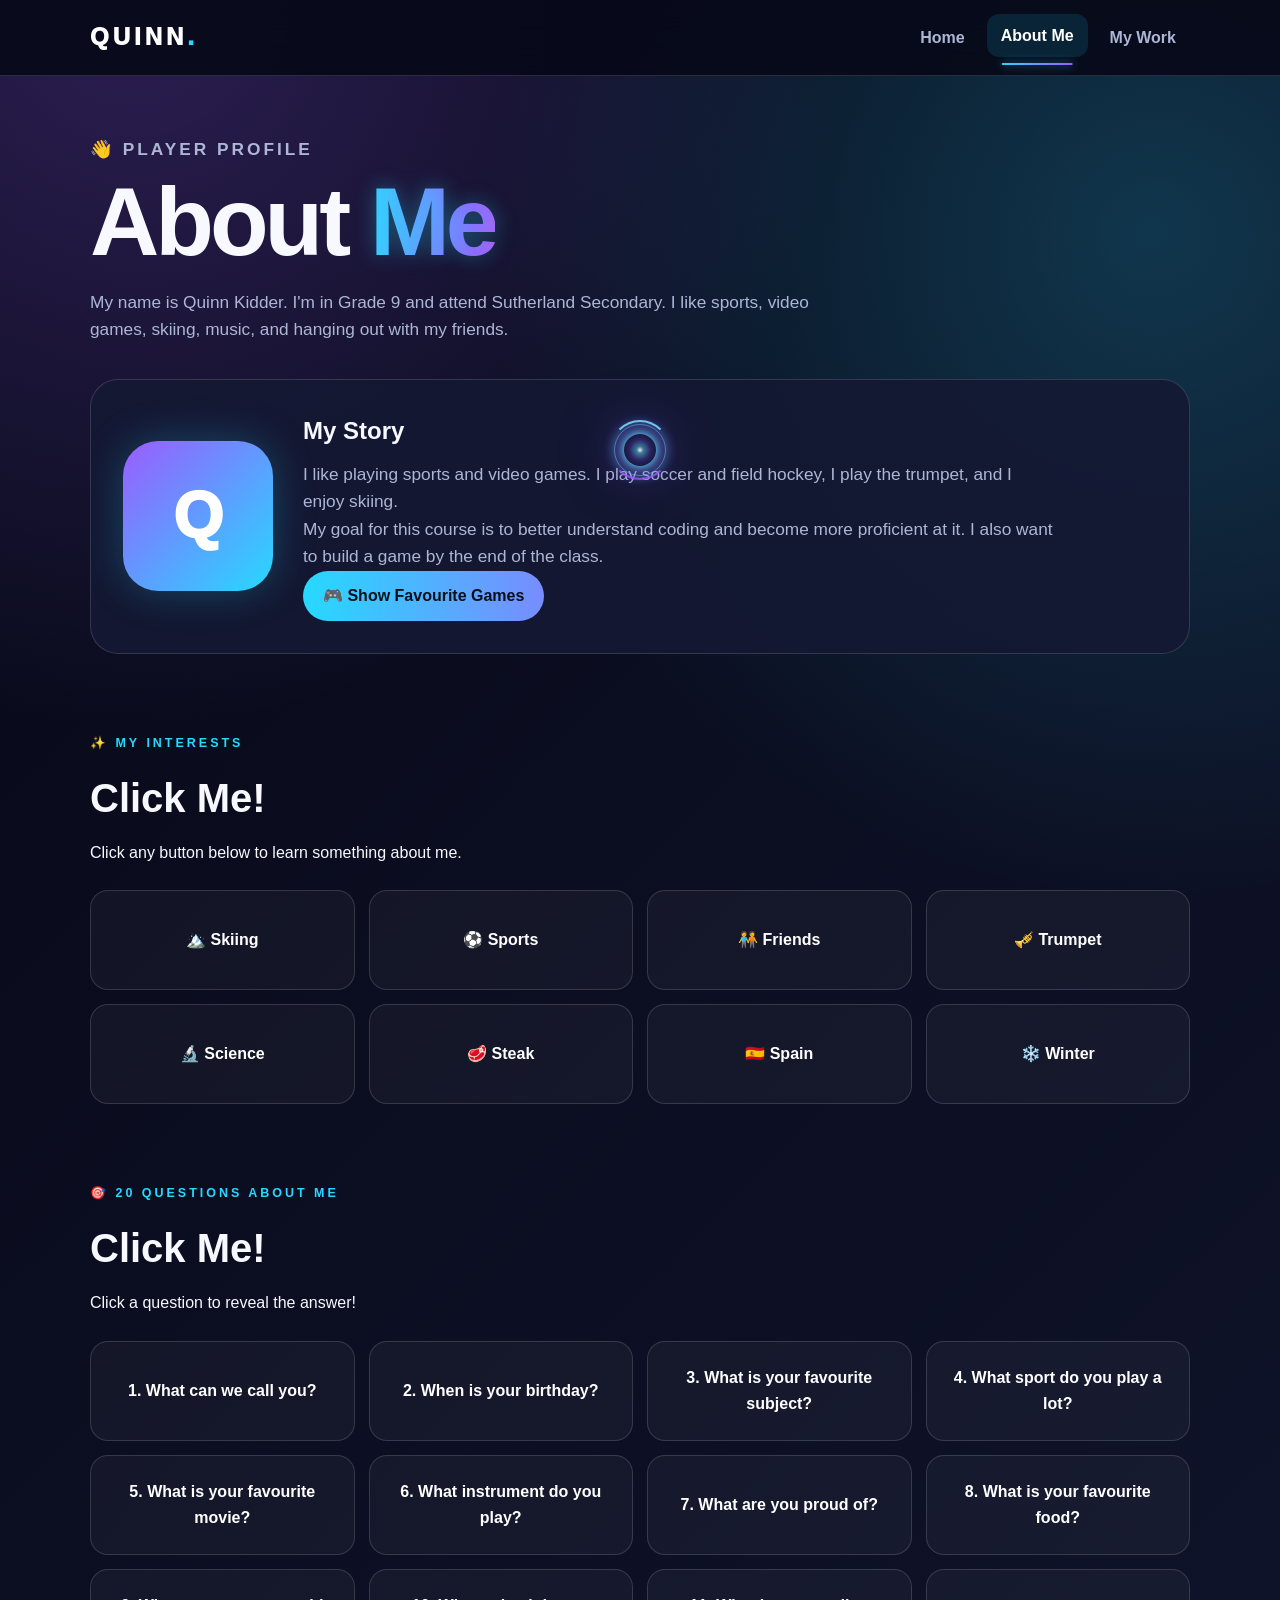
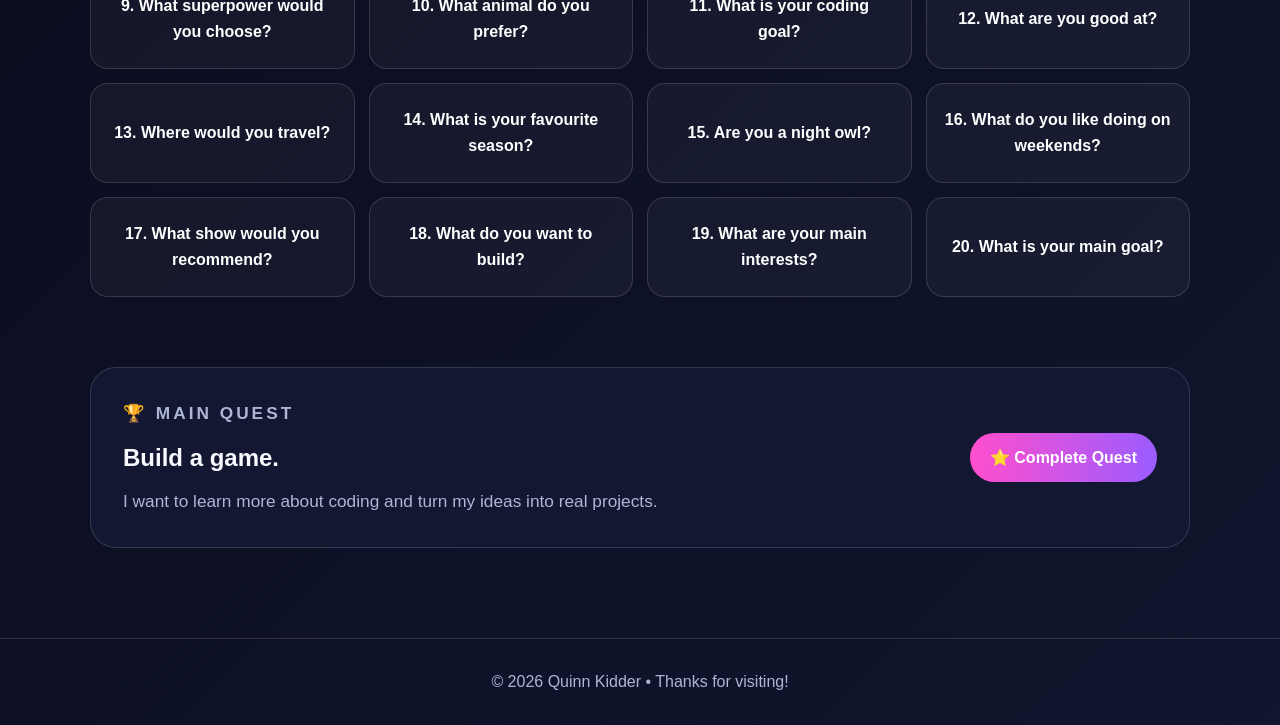
==== commit 0d5b8a5f: "Update about.html" ====
--- a/about.html
+++ b/about.html
@@ -17,13 +17,11 @@
   <nav>
     <a class="logo" href="home.html">QUINN<span>.</span></a>
 
-```
-<div class="nav-links">
-  <a href="home.html">Home</a>
-  <a class="active" href="about.html">About Me</a>
-  <a href="work.html">My Work</a>
-</div>
-```
+    <div class="nav-links">
+      <a href="home.html">Home</a>
+      <a class="active" href="about.html">About Me</a>
+      <a href="work.html">My Work</a>
+    </div>
 
   </nav>
 </header>
@@ -34,17 +32,15 @@
 
   <section class="page-title">
 
-```
-<p class="tag">👋 PLAYER PROFILE</p>
-
-<h1>About <span>Me</span></h1>
-
-<p>
-  My name is Quinn Kidder. I'm in Grade 9 and attend
-  Sutherland Secondary. I like sports, video games,
-  skiing, music, and hanging out with my friends.
-</p>
-```
+    <p class="tag">👋 PLAYER PROFILE</p>
+
+    <h1>About <span>Me</span></h1>
+
+    <p>
+      My name is Quinn Kidder. I'm in Grade 9 and attend
+      Sutherland Secondary. I like sports, video games,
+      skiing, music, and hanging out with my friends.
+    </p>
 
   </section>
 
@@ -52,35 +48,34 @@
 
   <section class="about-box">
 
-```
-<div class="avatar big">Q</div>
-
-<div>
-
-  <h2>My Story</h2>
-
-  <p>
-    I like playing sports and video games.
-    I play soccer and field hockey, I play the trumpet,
-    and I enjoy skiing.
-  </p>
-  <p>
-    My goal for this course is to better understand coding
-    and become more proficient at it. I also want to build
-    a game by the end of the class.
-  </p>
-
-  <button
-    class="button blue"
-    id="gamesBtn"
-    type="button">
-    🎮 Show Favourite Games
-  </button>
-
-  <p id="gamesText" class="message"></p>
-
-</div>
-```
+    <div class="avatar big">Q</div>
+
+    <div>
+
+      <h2>My Story</h2>
+
+      <p>
+        I like playing sports and video games.
+        I play soccer and field hockey, I play the trumpet,
+        and I enjoy skiing.
+      </p>
+
+      <p>
+        My goal for this course is to better understand coding
+        and become more proficient at it. I also want to build
+        a game by the end of the class.
+      </p>
+
+      <button
+        class="button blue"
+        id="gamesBtn"
+        type="button">
+        🎮 Show Favourite Games
+      </button>
+
+      <p id="gamesText" class="message"></p>
+
+    </div>
 
   </section>
 
@@ -88,77 +83,75 @@
 
   <section class="section">
 
-```
-<p class="tag">✨ MY INTERESTS</p>
-
-<h2>Click Me!</h2>
-
-<p>
-  Click any button below to learn something about me.
-</p>
-
-<div class="button-grid">
-
-  <button
-    class="fun-card"
-    type="button"
-    onclick="showAboutMessage('🏔️ I like skiing, and I can ski a double-black run.')">
-    🏔️ Skiing
-  </button>
-
-  <button
-    class="fun-card"
-    type="button"
-    onclick="showAboutMessage('⚽ I play soccer and field hockey.')">
-    ⚽ Sports
-  </button>
-
-  <button
-    class="fun-card"
-    type="button"
-    onclick="showAboutMessage('🧑‍🤝‍🧑 I like hanging out with my friends.')">
-    🧑‍🤝‍🧑 Friends
-  </button>
-
-  <button
-    class="fun-card"
-    type="button"
-    onclick="showAboutMessage('🎺 I play the trumpet.')">
-    🎺 Trumpet
-  </button>
-
-  <button
-    class="fun-card"
-    type="button"
-    onclick="showAboutMessage('🔬 My favourite subject is science.')">
-    🔬 Science
-  </button>
-
-  <button
-    class="fun-card"
-    type="button"
-    onclick="showAboutMessage('🥩 My favourite food is steak.')">
-    🥩 Steak
-  </button>
-
-  <button
-    class="fun-card"
-    type="button"
-    onclick="showAboutMessage('🇪🇸 I would like to travel to Spain.')">
-    🇪🇸 Spain
-  </button>
-
-  <button
-    class="fun-card"
-    type="button"
-    onclick="showAboutMessage('❄️ Winter is my favourite season because I like Christmas.')">
-    ❄️ Winter
-  </button>
-
-</div>
-
-<div id="aboutMessage" class="message"></div>
-```
+    <p class="tag">✨ MY INTERESTS</p>
+
+    <h2>Click Me!</h2>
+
+    <p>
+      Click any button below to learn something about me.
+    </p>
+
+    <div class="button-grid">
+
+      <button
+        class="fun-card"
+        type="button"
+        onclick="showAboutMessage('🏔️ I like skiing, and I can ski a double-black run.')">
+        🏔️ Skiing
+      </button>
+
+      <button
+        class="fun-card"
+        type="button"
+        onclick="showAboutMessage('⚽ I play soccer and field hockey.')">
+        ⚽ Sports
+      </button>
+
+      <button
+        class="fun-card"
+        type="button"
+        onclick="showAboutMessage('🧑‍🤝‍🧑 I like hanging out with my friends.')">
+        🧑‍🤝‍🧑 Friends
+      </button>
+
+      <button
+        class="fun-card"
+        type="button"
+        onclick="showAboutMessage('🎺 I play the trumpet.')">
+        🎺 Trumpet
+      </button>
+
+      <button
+        class="fun-card"
+        type="button"
+        onclick="showAboutMessage('🔬 My favourite subject is science.')">
+        🔬 Science
+      </button>
+
+      <button
+        class="fun-card"
+        type="button"
+        onclick="showAboutMessage('🥩 My favourite food is steak.')">
+        🥩 Steak
+      </button>
+
+      <button
+        class="fun-card"
+        type="button"
+        onclick="showAboutMessage('🇪🇸 I would like to travel to Spain.')">
+        🇪🇸 Spain
+      </button>
+
+      <button
+        class="fun-card"
+        type="button"
+        onclick="showAboutMessage('❄️ Winter is my favourite season because I like Christmas.')">
+        ❄️ Winter
+      </button>
+
+    </div>
+
+    <div id="aboutMessage" class="message"></div>
 
   </section>
 
@@ -166,132 +159,129 @@
 
   <section class="section">
 
-```
-<p class="tag">🎯 20 QUESTIONS ABOUT ME</p>
-
-<h2>Click Me!</h2>
-
-<p>
-  Click a question to reveal the answer!
-</p>
-
-
-<div class="question-grid">
-
-  <button class="fact" type="button"
-    onclick="showQuestionAnswer(1)">
-    1. What can we call you?
-  </button>
-
-  <button class="fact" type="button"
-    onclick="showQuestionAnswer(2)">
-    2. When is your birthday?
-  </button>
-
-  <button class="fact" type="button"
-    onclick="showQuestionAnswer(3)">
-    3. What is your favourite subject?
-  </button>
-
-  <button class="fact" type="button"
-    onclick="showQuestionAnswer(4)">
-    4. What sport do you play a lot?
-  </button>
-
-  <button class="fact" type="button"
-    onclick="showQuestionAnswer(5)">
-    5. What is your favourite movie?
-  </button>
-
-  <button class="fact" type="button"
-    onclick="showQuestionAnswer(6)">
-    6. What instrument do you play?
-  </button>
-
-  <button class="fact" type="button"
-    onclick="showQuestionAnswer(7)">
-    7. What are you proud of?
-  </button>
-
-  <button class="fact" type="button"
-    onclick="showQuestionAnswer(8)">
-    8. What is your favourite food?
-  </button>
-
-  <button class="fact" type="button"
-    onclick="showQuestionAnswer(9)">
-    9. What superpower would you choose?
-  </button>
-
-  <button class="fact" type="button"
-    onclick="showQuestionAnswer(10)">
-    10. What animal do you prefer?
-  </button>
-
-  <button class="fact" type="button"
-    onclick="showQuestionAnswer(11)">
-    11. What is your coding goal?
-  </button>
-
-  <button class="fact" type="button"
-    onclick="showQuestionAnswer(12)">
-    12. What are you good at?
-  </button>
-
-  <button class="fact" type="button"
-    onclick="showQuestionAnswer(13)">
-    13. Where would you travel?
-  </button>
-
-  <button class="fact" type="button"
-    onclick="showQuestionAnswer(14)">
-    14. What is your favourite season?
-  </button>
-
-  <button class="fact" type="button"
-    onclick="showQuestionAnswer(15)">
-    15. Are you a night owl?
-  </button>
-
-  <button class="fact" type="button"
-    onclick="showQuestionAnswer(16)">
-    16. What do you like doing on weekends?
-  </button>
-
-  <button class="fact" type="button"
-    onclick="showQuestionAnswer(17)">
-    17. What show would you recommend?
-  </button>
-
-  <button class="fact" type="button"
-    onclick="showQuestionAnswer(18)">
-    18. What do you want to build?
-  </button>
-
-  <button class="fact" type="button"
-    onclick="showQuestionAnswer(19)">
-    19. What are your main interests?
-  </button>
-
-  <button class="fact" type="button"
-    onclick="showQuestionAnswer(20)">
-    20. What is your main goal?
-  </button>
-
-</div>
-
-
-<!-- ANSWER BOX -->
-<div id="questionAnswer" class="question-answer">
-
-  <span id="answerNumber"></span>
-
-  <p id="answerText">
-    👆 Click one of the questions above!
-  </p>
-
-</div>
-```
+    <p class="tag">🎯 20 QUESTIONS ABOUT ME</p>
+
+    <h2>Click Me!</h2>
+
+    <p>
+      Click a question to reveal the answer!
+    </p>
+
+    <div class="question-grid">
+
+      <button class="fact" type="button"
+        onclick="showQuestionAnswer(1)">
+        1. What can we call you?
+      </button>
+
+      <button class="fact" type="button"
+        onclick="showQuestionAnswer(2)">
+        2. When is your birthday?
+      </button>
+
+      <button class="fact" type="button"
+        onclick="showQuestionAnswer(3)">
+        3. What is your favourite subject?
+      </button>
+
+      <button class="fact" type="button"
+        onclick="showQuestionAnswer(4)">
+        4. What sport do you play a lot?
+      </button>
+
+      <button class="fact" type="button"
+        onclick="showQuestionAnswer(5)">
+        5. What is your favourite movie?
+      </button>
+
+      <button class="fact" type="button"
+        onclick="showQuestionAnswer(6)">
+        6. What instrument do you play?
+      </button>
+
+      <button class="fact" type="button"
+        onclick="showQuestionAnswer(7)">
+        7. What are you proud of?
+      </button>
+
+      <button class="fact" type="button"
+        onclick="showQuestionAnswer(8)">
+        8. What is your favourite food?
+      </button>
+
+      <button class="fact" type="button"
+        onclick="showQuestionAnswer(9)">
+        9. What superpower would you choose?
+      </button>
+
+      <button class="fact" type="button"
+        onclick="showQuestionAnswer(10)">
+        10. What animal do you prefer?
+      </button>
+
+      <button class="fact" type="button"
+        onclick="showQuestionAnswer(11)">
+        11. What is your coding goal?
+      </button>
+
+      <button class="fact" type="button"
+        onclick="showQuestionAnswer(12)">
+        12. What are you good at?
+      </button>
+
+      <button class="fact" type="button"
+        onclick="showQuestionAnswer(13)">
+        13. Where would you travel?
+      </button>
+
+      <button class="fact" type="button"
+        onclick="showQuestionAnswer(14)">
+        14. What is your favourite season?
+      </button>
+
+      <button class="fact" type="button"
+        onclick="showQuestionAnswer(15)">
+        15. Are you a night owl?
+      </button>
+
+      <button class="fact" type="button"
+        onclick="showQuestionAnswer(16)">
+        16. What do you like doing on weekends?
+      </button>
+
+      <button class="fact" type="button"
+        onclick="showQuestionAnswer(17)">
+        17. What show would you recommend?
+      </button>
+
+      <button class="fact" type="button"
+        onclick="showQuestionAnswer(18)">
+        18. What do you want to build?
+      </button>
+
+      <button class="fact" type="button"
+        onclick="showQuestionAnswer(19)">
+        19. What are your main interests?
+      </button>
+
+      <button class="fact" type="button"
+        onclick="showQuestionAnswer(20)">
+        20. What is your main goal?
+      </button>
+
+    </div>
+
+    <!-- ANSWER BOX -->
+
+    <div id="questionAnswer" class="question-answer">
+
+      <span id="answerNumber"></span>
+
+      <p id="answerText">
+        👆 Click one of the questions above!
+      </p>
+
+    </div>
 
   </section>
 
@@ -299,28 +289,26 @@
 
   <section class="callout">
 
-```
-<div>
-
-  <p class="tag">🏆 MAIN QUEST</p>
-
-  <h2>Build a game.</h2>
-
-  <p>
-    I want to learn more about coding and turn
-    my ideas into real projects.
-  </p>
-
-</div>
-
-<button
-  class="button pink"
-  id="questBtn"
-  type="button"
-  onclick="completeQuest()">
-  ⭐ Complete Quest
-</button>
-```
+    <div>
+
+      <p class="tag">🏆 MAIN QUEST</p>
+
+      <h2>Build a game.</h2>
+
+      <p>
+        I want to learn more about coding and turn
+        my ideas into real projects.
+      </p>
+
+    </div>
+
+    <button
+      class="button pink"
+      id="questBtn"
+      type="button"
+      onclick="completeQuest()">
+      ⭐ Complete Quest
+    </button>
 
   </section>
 
@@ -597,10 +585,13 @@
   }
 
 </style>
+
 <!-- ===== FUTURISTIC QUINN CURSOR ===== -->
 
 <style>
+
 /* Main cursor glow */
+
 #quinn-cursor {
     position: fixed;
     left: 0;
@@ -633,7 +624,9 @@
         height 0.25s ease;
 }
 
+
 /* Outer futuristic ring */
+
 #quinn-cursor-ring {
     position: fixed;
     left: 0;
@@ -659,7 +652,9 @@
         border-color 0.3s ease;
 }
 
+
 /* Little rotating ring */
+
 #quinn-cursor-ring::before {
     content: "";
     position: absolute;
@@ -676,7 +671,9 @@
     animation: quinnRotate 2s linear infinite;
 }
 
+
 @keyframes quinnRotate {
+
     from {
         transform: rotate(0deg);
     }
@@ -684,9 +681,12 @@
     to {
         transform: rotate(360deg);
     }
+
 }
 
+
 /* Trail particles */
+
 .quinn-trail {
     position: fixed;
 
@@ -711,10 +711,12 @@
     animation: quinnTrail 0.7s ease-out forwards;
 }
 
+
 @keyframes quinnTrail {
 
     0% {
         opacity: 1;
+
         transform:
             translate(-50%, -50%)
             scale(1);
@@ -726,13 +728,17 @@
 
     100% {
         opacity: 0;
+
         transform:
             translate(-50%, -50%)
             scale(0);
     }
+
 }
 
+
 /* Tiny sparkle particles */
+
 .quinn-spark {
     position: fixed;
 
@@ -755,6 +761,7 @@
     animation: quinnSpark 0.8s ease-out forwards;
 }
 
+
 @keyframes quinnSpark {
 
     0% {
@@ -764,6 +771,7 @@
 
     100% {
         opacity: 0;
+
         transform:
             translate(
                 var(--spark-x),
@@ -771,14 +779,18 @@
             )
             scale(0);
     }
+
 }
 
+
 /* Cursor gets bigger over interactive elements */
+
 body.quinn-hovering #quinn-cursor {
     width: 55px;
     height: 55px;
 }
 
+
 body.quinn-hovering #quinn-cursor-ring {
     width: 72px;
     height: 72px;
@@ -786,8 +798,11 @@
     border-color: rgba(160,230,255,0.9);
 }
 
+
 /* Optional: hide normal cursor on desktop */
+
 @media (pointer: fine) {
+
     body {
         cursor: none;
     }
@@ -799,24 +814,35 @@
     .fun-card {
         cursor: none;
     }
+
 }
+
 </style>
 
+
 <script>
+
 (function () {
+
 
     /* ==============================
        CREATE CURSOR
     ============================== */
 
     const cursor = document.createElement("div");
+
     cursor.id = "quinn-cursor";
 
+
     const ring = document.createElement("div");
+
     ring.id = "quinn-cursor-ring";
 
+
     document.body.appendChild(cursor);
+
     document.body.appendChild(ring);
+
 
 
     /* ==============================
@@ -824,37 +850,54 @@
     ============================== */
 
     let mouseX = window.innerWidth / 2;
+
     let mouseY = window.innerHeight / 2;
 
+
     let cursorX = mouseX;
+
     let cursorY = mouseY;
 
+
     document.addEventListener("mousemove", function (e) {
 
         mouseX = e.clientX;
+
         mouseY = e.clientY;
 
+
         /* Create trail */
+
         createTrail(e.clientX, e.clientY);
 
     });
 
 
+
     function animateCursor() {
 
         cursorX += (mouseX - cursorX) * 0.25;
+
         cursorY += (mouseY - cursorY) * 0.25;
 
+
         cursor.style.left = cursorX + "px";
+
         cursor.style.top = cursorY + "px";
 
+
         ring.style.left = cursorX + "px";
+
         ring.style.top = cursorY + "px";
 
+
         requestAnimationFrame(animateCursor);
-    }
+
+    }
+
 
     animateCursor();
+
 
 
     /* ==============================
@@ -863,56 +906,81 @@
 
     let trailCounter = 0;
 
+
     function createTrail(x, y) {
 
         trailCounter++;
 
+
         /* Don't create too many particles */
+
         if (trailCounter % 2 !== 0) {
             return;
         }
 
+
         const dot = document.createElement("div");
 
+
         dot.className = "quinn-trail";
 
+
         dot.style.left = x + "px";
+
         dot.style.top = y + "px";
 
+
         document.body.appendChild(dot);
 
+
         setTimeout(function () {
+
             dot.remove();
+
         }, 700);
 
 
+
         /* Occasionally create sparkle */
+
         if (trailCounter % 8 === 0) {
 
             const spark = document.createElement("div");
 
+
             spark.className = "quinn-spark";
 
+
             spark.style.left = x + "px";
+
             spark.style.top = y + "px";
+
 
             spark.style.setProperty(
                 "--spark-x",
                 ((Math.random() - 0.5) * 40) + "px"
             );
 
+
             spark.style.setProperty(
                 "--spark-y",
                 ((Math.random() - 0.5) * 40) + "px"
             );
 
+
             document.body.appendChild(spark);
 
+
             setTimeout(function () {
+
                 spark.remove();
+
             }, 800);
+
         }
-    }
+
+    }
+
 
 
     /* ==============================
@@ -925,11 +993,15 @@
             "a, button, .card, .project, .fun-card"
         );
 
+
         if (interactive) {
+
             document.body.classList.add("quinn-hovering");
+
         }
 
     });
+
 
 
     document.addEventListener("mouseout", function (e) {
@@ -938,15 +1010,20 @@
             "a, button, .card, .project, .fun-card"
         );
 
+
         if (interactive) {
+
             document.body.classList.remove("quinn-hovering");
+
         }
 
     });
 
 
 })();
+
 </script>
+
 </body>
 
 </html>
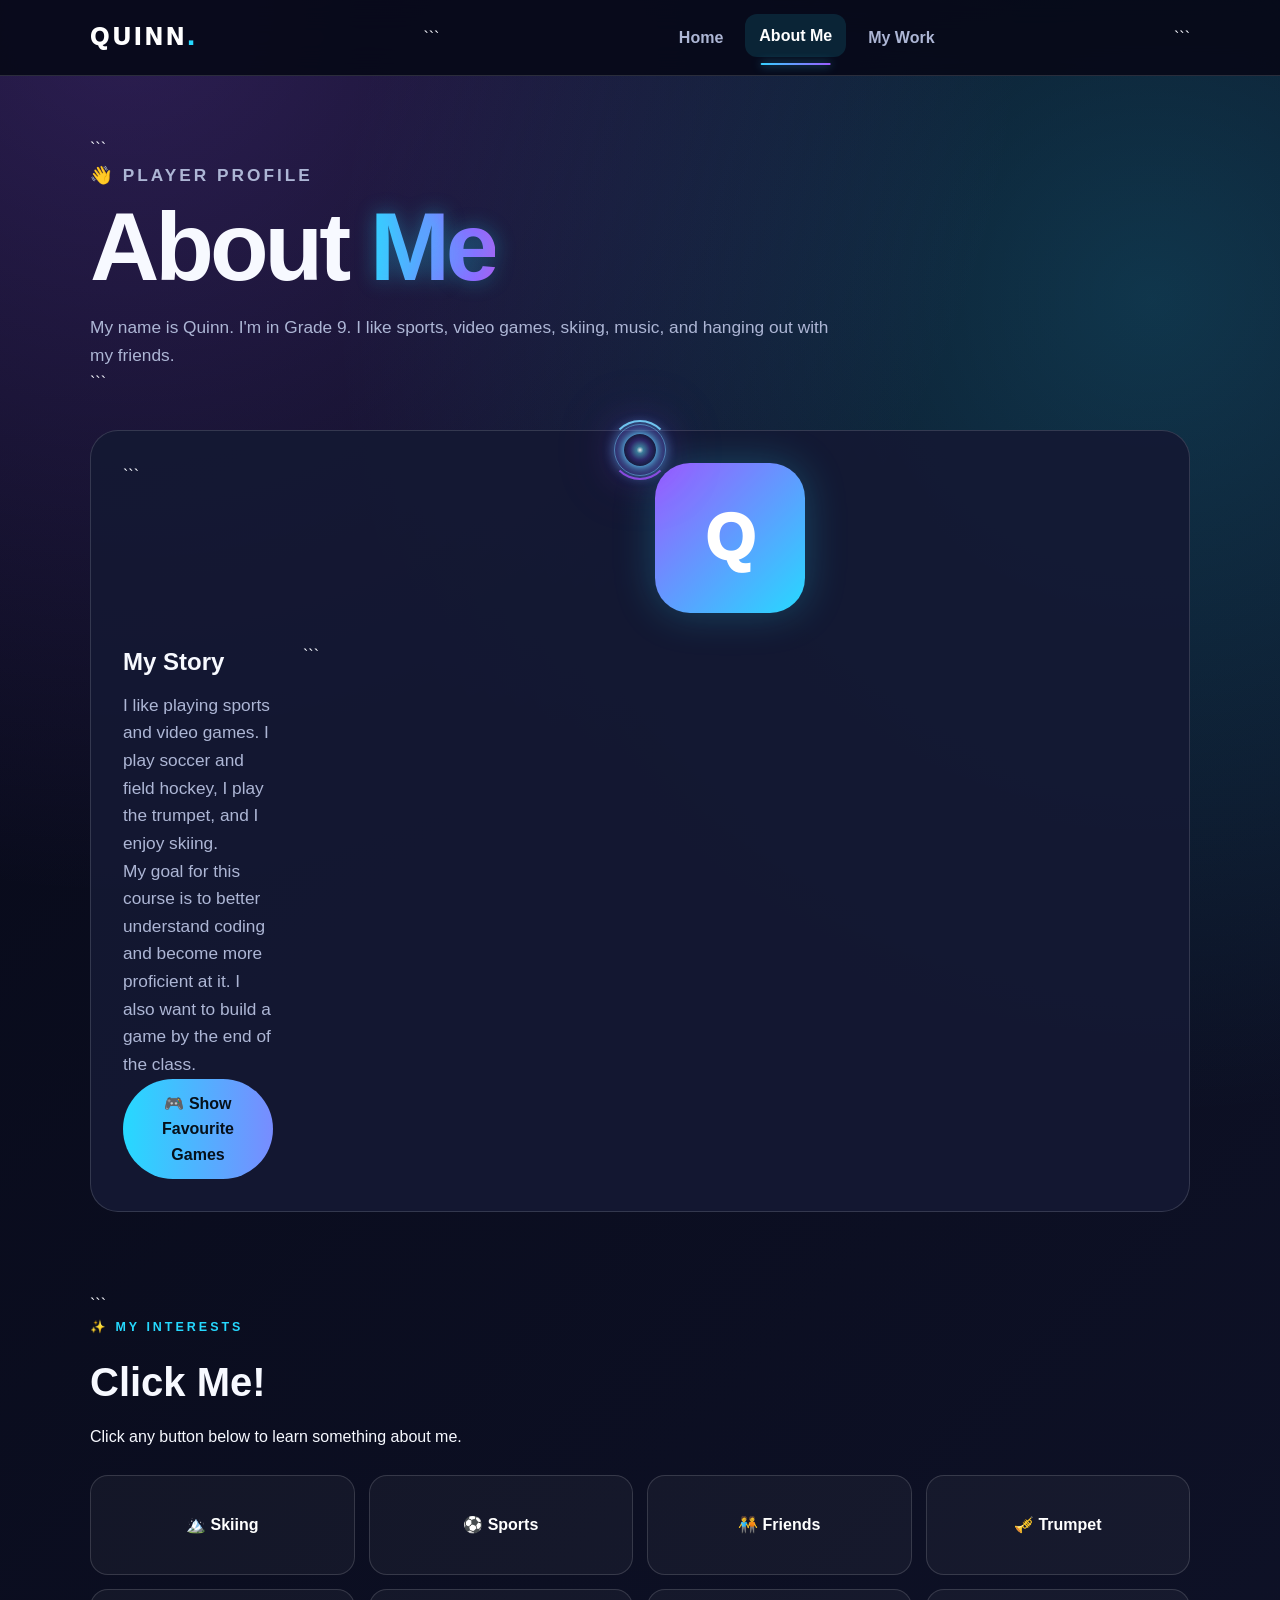
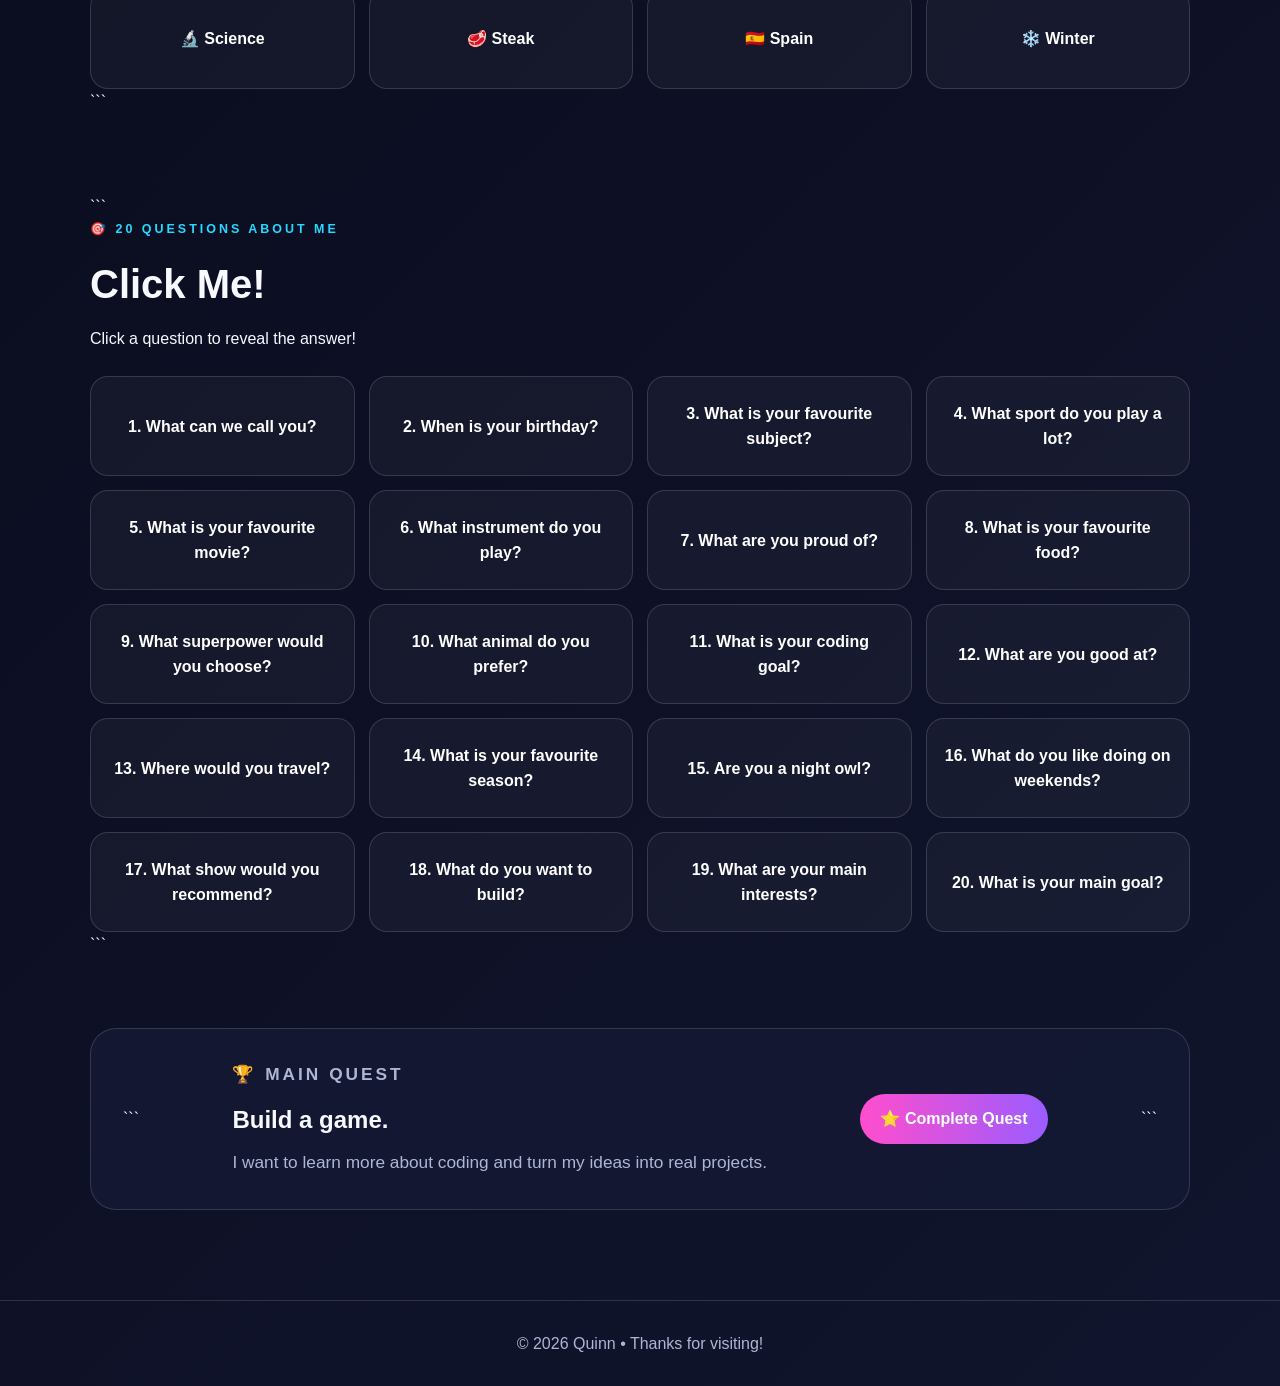
==== commit 4892107b: "Refactor about.html for better readability Refactor about.html to improve structure and content clar" ====
--- a/about.html
+++ b/about.html
@@ -17,11 +17,13 @@
   <nav>
     <a class="logo" href="home.html">QUINN<span>.</span></a>
 
-    <div class="nav-links">
-      <a href="home.html">Home</a>
-      <a class="active" href="about.html">About Me</a>
-      <a href="work.html">My Work</a>
-    </div>
+```
+<div class="nav-links">
+  <a href="home.html">Home</a>
+  <a class="active" href="about.html">About Me</a>
+  <a href="work.html">My Work</a>
+</div>
+```
 
   </nav>
 </header>
@@ -32,15 +34,16 @@
 
   <section class="page-title">
 
-    <p class="tag">👋 PLAYER PROFILE</p>
-
-    <h1>About <span>Me</span></h1>
-
-    <p>
-      My name is Quinn Kidder. I'm in Grade 9 and attend
-      Sutherland Secondary. I like sports, video games,
-      skiing, music, and hanging out with my friends.
-    </p>
+```
+<p class="tag">👋 PLAYER PROFILE</p>
+
+<h1>About <span>Me</span></h1>
+
+<p>
+  My name is Quinn. I'm in Grade 9. I like sports, video games,
+  skiing, music, and hanging out with my friends.
+</p>
+```
 
   </section>
 
@@ -48,34 +51,35 @@
 
   <section class="about-box">
 
-    <div class="avatar big">Q</div>
-
-    <div>
-
-      <h2>My Story</h2>
-
-      <p>
-        I like playing sports and video games.
-        I play soccer and field hockey, I play the trumpet,
-        and I enjoy skiing.
-      </p>
-
-      <p>
-        My goal for this course is to better understand coding
-        and become more proficient at it. I also want to build
-        a game by the end of the class.
-      </p>
-
-      <button
-        class="button blue"
-        id="gamesBtn"
-        type="button">
-        🎮 Show Favourite Games
-      </button>
-
-      <p id="gamesText" class="message"></p>
-
-    </div>
+```
+<div class="avatar big">Q</div>
+
+<div>
+
+  <h2>My Story</h2>
+
+  <p>
+    I like playing sports and video games.
+    I play soccer and field hockey, I play the trumpet,
+    and I enjoy skiing.
+  </p>
+  <p>
+    My goal for this course is to better understand coding
+    and become more proficient at it. I also want to build
+    a game by the end of the class.
+  </p>
+
+  <button
+    class="button blue"
+    id="gamesBtn"
+    type="button">
+    🎮 Show Favourite Games
+  </button>
+
+  <p id="gamesText" class="message"></p>
+
+</div>
+```
 
   </section>
 
@@ -83,75 +87,77 @@
 
   <section class="section">
 
-    <p class="tag">✨ MY INTERESTS</p>
-
-    <h2>Click Me!</h2>
-
-    <p>
-      Click any button below to learn something about me.
-    </p>
-
-    <div class="button-grid">
-
-      <button
-        class="fun-card"
-        type="button"
-        onclick="showAboutMessage('🏔️ I like skiing, and I can ski a double-black run.')">
-        🏔️ Skiing
-      </button>
-
-      <button
-        class="fun-card"
-        type="button"
-        onclick="showAboutMessage('⚽ I play soccer and field hockey.')">
-        ⚽ Sports
-      </button>
-
-      <button
-        class="fun-card"
-        type="button"
-        onclick="showAboutMessage('🧑‍🤝‍🧑 I like hanging out with my friends.')">
-        🧑‍🤝‍🧑 Friends
-      </button>
-
-      <button
-        class="fun-card"
-        type="button"
-        onclick="showAboutMessage('🎺 I play the trumpet.')">
-        🎺 Trumpet
-      </button>
-
-      <button
-        class="fun-card"
-        type="button"
-        onclick="showAboutMessage('🔬 My favourite subject is science.')">
-        🔬 Science
-      </button>
-
-      <button
-        class="fun-card"
-        type="button"
-        onclick="showAboutMessage('🥩 My favourite food is steak.')">
-        🥩 Steak
-      </button>
-
-      <button
-        class="fun-card"
-        type="button"
-        onclick="showAboutMessage('🇪🇸 I would like to travel to Spain.')">
-        🇪🇸 Spain
-      </button>
-
-      <button
-        class="fun-card"
-        type="button"
-        onclick="showAboutMessage('❄️ Winter is my favourite season because I like Christmas.')">
-        ❄️ Winter
-      </button>
-
-    </div>
-
-    <div id="aboutMessage" class="message"></div>
+```
+<p class="tag">✨ MY INTERESTS</p>
+
+<h2>Click Me!</h2>
+
+<p>
+  Click any button below to learn something about me.
+</p>
+
+<div class="button-grid">
+
+  <button
+    class="fun-card"
+    type="button"
+    onclick="showAboutMessage('🏔️ I like skiing, and I can ski a double-black run.')">
+    🏔️ Skiing
+  </button>
+
+  <button
+    class="fun-card"
+    type="button"
+    onclick="showAboutMessage('⚽ I play soccer and field hockey.')">
+    ⚽ Sports
+  </button>
+
+  <button
+    class="fun-card"
+    type="button"
+    onclick="showAboutMessage('🧑‍🤝‍🧑 I like hanging out with my friends.')">
+    🧑‍🤝‍🧑 Friends
+  </button>
+
+  <button
+    class="fun-card"
+    type="button"
+    onclick="showAboutMessage('🎺 I play the trumpet.')">
+    🎺 Trumpet
+  </button>
+
+  <button
+    class="fun-card"
+    type="button"
+    onclick="showAboutMessage('🔬 My favourite subject is science.')">
+    🔬 Science
+  </button>
+
+  <button
+    class="fun-card"
+    type="button"
+    onclick="showAboutMessage('🥩 My favourite food is steak.')">
+    🥩 Steak
+  </button>
+
+  <button
+    class="fun-card"
+    type="button"
+    onclick="showAboutMessage('🇪🇸 I would like to travel to Spain.')">
+    🇪🇸 Spain
+  </button>
+
+  <button
+    class="fun-card"
+    type="button"
+    onclick="showAboutMessage('❄️ Winter is my favourite season because I like Christmas.')">
+    ❄️ Winter
+  </button>
+
+</div>
+
+<div id="aboutMessage" class="message"></div>
+```
 
   </section>
 
@@ -159,129 +165,132 @@
 
   <section class="section">
 
-    <p class="tag">🎯 20 QUESTIONS ABOUT ME</p>
-
-    <h2>Click Me!</h2>
-
-    <p>
-      Click a question to reveal the answer!
-    </p>
-
-    <div class="question-grid">
-
-      <button class="fact" type="button"
-        onclick="showQuestionAnswer(1)">
-        1. What can we call you?
-      </button>
-
-      <button class="fact" type="button"
-        onclick="showQuestionAnswer(2)">
-        2. When is your birthday?
-      </button>
-
-      <button class="fact" type="button"
-        onclick="showQuestionAnswer(3)">
-        3. What is your favourite subject?
-      </button>
-
-      <button class="fact" type="button"
-        onclick="showQuestionAnswer(4)">
-        4. What sport do you play a lot?
-      </button>
-
-      <button class="fact" type="button"
-        onclick="showQuestionAnswer(5)">
-        5. What is your favourite movie?
-      </button>
-
-      <button class="fact" type="button"
-        onclick="showQuestionAnswer(6)">
-        6. What instrument do you play?
-      </button>
-
-      <button class="fact" type="button"
-        onclick="showQuestionAnswer(7)">
-        7. What are you proud of?
-      </button>
-
-      <button class="fact" type="button"
-        onclick="showQuestionAnswer(8)">
-        8. What is your favourite food?
-      </button>
-
-      <button class="fact" type="button"
-        onclick="showQuestionAnswer(9)">
-        9. What superpower would you choose?
-      </button>
-
-      <button class="fact" type="button"
-        onclick="showQuestionAnswer(10)">
-        10. What animal do you prefer?
-      </button>
-
-      <button class="fact" type="button"
-        onclick="showQuestionAnswer(11)">
-        11. What is your coding goal?
-      </button>
-
-      <button class="fact" type="button"
-        onclick="showQuestionAnswer(12)">
-        12. What are you good at?
-      </button>
-
-      <button class="fact" type="button"
-        onclick="showQuestionAnswer(13)">
-        13. Where would you travel?
-      </button>
-
-      <button class="fact" type="button"
-        onclick="showQuestionAnswer(14)">
-        14. What is your favourite season?
-      </button>
-
-      <button class="fact" type="button"
-        onclick="showQuestionAnswer(15)">
-        15. Are you a night owl?
-      </button>
-
-      <button class="fact" type="button"
-        onclick="showQuestionAnswer(16)">
-        16. What do you like doing on weekends?
-      </button>
-
-      <button class="fact" type="button"
-        onclick="showQuestionAnswer(17)">
-        17. What show would you recommend?
-      </button>
-
-      <button class="fact" type="button"
-        onclick="showQuestionAnswer(18)">
-        18. What do you want to build?
-      </button>
-
-      <button class="fact" type="button"
-        onclick="showQuestionAnswer(19)">
-        19. What are your main interests?
-      </button>
-
-      <button class="fact" type="button"
-        onclick="showQuestionAnswer(20)">
-        20. What is your main goal?
-      </button>
-
-    </div>
-
-    <!-- ANSWER BOX -->
-
-    <div id="questionAnswer" class="question-answer">
-
-      <span id="answerNumber"></span>
-
-      <p id="answerText">
-        👆 Click one of the questions above!
-      </p>
-
-    </div>
+```
+<p class="tag">🎯 20 QUESTIONS ABOUT ME</p>
+
+<h2>Click Me!</h2>
+
+<p>
+  Click a question to reveal the answer!
+</p>
+
+
+<div class="question-grid">
+
+  <button class="fact" type="button"
+    onclick="showQuestionAnswer(1)">
+    1. What can we call you?
+  </button>
+
+  <button class="fact" type="button"
+    onclick="showQuestionAnswer(2)">
+    2. When is your birthday?
+  </button>
+
+  <button class="fact" type="button"
+    onclick="showQuestionAnswer(3)">
+    3. What is your favourite subject?
+  </button>
+
+  <button class="fact" type="button"
+    onclick="showQuestionAnswer(4)">
+    4. What sport do you play a lot?
+  </button>
+
+  <button class="fact" type="button"
+    onclick="showQuestionAnswer(5)">
+    5. What is your favourite movie?
+  </button>
+
+  <button class="fact" type="button"
+    onclick="showQuestionAnswer(6)">
+    6. What instrument do you play?
+  </button>
+
+  <button class="fact" type="button"
+    onclick="showQuestionAnswer(7)">
+    7. What are you proud of?
+  </button>
+
+  <button class="fact" type="button"
+    onclick="showQuestionAnswer(8)">
+    8. What is your favourite food?
+  </button>
+
+  <button class="fact" type="button"
+    onclick="showQuestionAnswer(9)">
+    9. What superpower would you choose?
+  </button>
+
+  <button class="fact" type="button"
+    onclick="showQuestionAnswer(10)">
+    10. What animal do you prefer?
+  </button>
+
+  <button class="fact" type="button"
+    onclick="showQuestionAnswer(11)">
+    11. What is your coding goal?
+  </button>
+
+  <button class="fact" type="button"
+    onclick="showQuestionAnswer(12)">
+    12. What are you good at?
+  </button>
+
+  <button class="fact" type="button"
+    onclick="showQuestionAnswer(13)">
+    13. Where would you travel?
+  </button>
+
+  <button class="fact" type="button"
+    onclick="showQuestionAnswer(14)">
+    14. What is your favourite season?
+  </button>
+
+  <button class="fact" type="button"
+    onclick="showQuestionAnswer(15)">
+    15. Are you a night owl?
+  </button>
+
+  <button class="fact" type="button"
+    onclick="showQuestionAnswer(16)">
+    16. What do you like doing on weekends?
+  </button>
+
+  <button class="fact" type="button"
+    onclick="showQuestionAnswer(17)">
+    17. What show would you recommend?
+  </button>
+
+  <button class="fact" type="button"
+    onclick="showQuestionAnswer(18)">
+    18. What do you want to build?
+  </button>
+
+  <button class="fact" type="button"
+    onclick="showQuestionAnswer(19)">
+    19. What are your main interests?
+  </button>
+
+  <button class="fact" type="button"
+    onclick="showQuestionAnswer(20)">
+    20. What is your main goal?
+  </button>
+
+</div>
+
+
+<!-- ANSWER BOX -->
+<div id="questionAnswer" class="question-answer">
+
+  <span id="answerNumber"></span>
+
+  <p id="answerText">
+    👆 Click one of the questions above!
+  </p>
+
+</div>
+```
 
   </section>
 
@@ -289,26 +298,28 @@
 
   <section class="callout">
 
-    <div>
-
-      <p class="tag">🏆 MAIN QUEST</p>
-
-      <h2>Build a game.</h2>
-
-      <p>
-        I want to learn more about coding and turn
-        my ideas into real projects.
-      </p>
-
-    </div>
-
-    <button
-      class="button pink"
-      id="questBtn"
-      type="button"
-      onclick="completeQuest()">
-      ⭐ Complete Quest
-    </button>
+```
+<div>
+
+  <p class="tag">🏆 MAIN QUEST</p>
+
+  <h2>Build a game.</h2>
+
+  <p>
+    I want to learn more about coding and turn
+    my ideas into real projects.
+  </p>
+
+</div>
+
+<button
+  class="button pink"
+  id="questBtn"
+  type="button"
+  onclick="completeQuest()">
+  ⭐ Complete Quest
+</button>
+```
 
   </section>
 
@@ -319,7 +330,7 @@
 <footer>
 
   <p>
-    © 2026 Quinn Kidder • Thanks for visiting!
+    © 2026 Quinn  • Thanks for visiting!
   </p>
 
 </footer>
@@ -585,13 +596,10 @@
   }
 
 </style>
-
 <!-- ===== FUTURISTIC QUINN CURSOR ===== -->
 
 <style>
-
 /* Main cursor glow */
-
 #quinn-cursor {
     position: fixed;
     left: 0;
@@ -624,9 +632,7 @@
         height 0.25s ease;
 }
 
-
 /* Outer futuristic ring */
-
 #quinn-cursor-ring {
     position: fixed;
     left: 0;
@@ -652,9 +658,7 @@
         border-color 0.3s ease;
 }
 
-
 /* Little rotating ring */
-
 #quinn-cursor-ring::before {
     content: "";
     position: absolute;
@@ -671,9 +675,7 @@
     animation: quinnRotate 2s linear infinite;
 }
 
-
 @keyframes quinnRotate {
-
     from {
         transform: rotate(0deg);
     }
@@ -681,12 +683,9 @@
     to {
         transform: rotate(360deg);
     }
-
-}
-
+}
 
 /* Trail particles */
-
 .quinn-trail {
     position: fixed;
 
@@ -711,12 +710,10 @@
     animation: quinnTrail 0.7s ease-out forwards;
 }
 
-
 @keyframes quinnTrail {
 
     0% {
         opacity: 1;
-
         transform:
             translate(-50%, -50%)
             scale(1);
@@ -728,17 +725,13 @@
 
     100% {
         opacity: 0;
-
         transform:
             translate(-50%, -50%)
             scale(0);
     }
-
-}
-
+}
 
 /* Tiny sparkle particles */
-
 .quinn-spark {
     position: fixed;
 
@@ -761,7 +754,6 @@
     animation: quinnSpark 0.8s ease-out forwards;
 }
 
-
 @keyframes quinnSpark {
 
     0% {
@@ -771,7 +763,6 @@
 
     100% {
         opacity: 0;
-
         transform:
             translate(
                 var(--spark-x),
@@ -779,18 +770,14 @@
             )
             scale(0);
     }
-
-}
-
+}
 
 /* Cursor gets bigger over interactive elements */
-
 body.quinn-hovering #quinn-cursor {
     width: 55px;
     height: 55px;
 }
 
-
 body.quinn-hovering #quinn-cursor-ring {
     width: 72px;
     height: 72px;
@@ -798,11 +785,8 @@
     border-color: rgba(160,230,255,0.9);
 }
 
-
 /* Optional: hide normal cursor on desktop */
-
 @media (pointer: fine) {
-
     body {
         cursor: none;
     }
@@ -814,35 +798,24 @@
     .fun-card {
         cursor: none;
     }
-
-}
-
+}
 </style>
 
-
 <script>
-
 (function () {
-
 
     /* ==============================
        CREATE CURSOR
     ============================== */
 
     const cursor = document.createElement("div");
-
     cursor.id = "quinn-cursor";
 
-
     const ring = document.createElement("div");
-
     ring.id = "quinn-cursor-ring";
 
-
     document.body.appendChild(cursor);
-
     document.body.appendChild(ring);
-
 
 
     /* ==============================
@@ -850,54 +823,37 @@
     ============================== */
 
     let mouseX = window.innerWidth / 2;
-
     let mouseY = window.innerHeight / 2;
 
-
     let cursorX = mouseX;
-
     let cursorY = mouseY;
 
-
     document.addEventListener("mousemove", function (e) {
 
         mouseX = e.clientX;
-
         mouseY = e.clientY;
 
-
         /* Create trail */
-
         createTrail(e.clientX, e.clientY);
 
     });
 
 
-
     function animateCursor() {
 
         cursorX += (mouseX - cursorX) * 0.25;
-
         cursorY += (mouseY - cursorY) * 0.25;
 
-
         cursor.style.left = cursorX + "px";
-
         cursor.style.top = cursorY + "px";
 
-
         ring.style.left = cursorX + "px";
-
         ring.style.top = cursorY + "px";
 
-
         requestAnimationFrame(animateCursor);
-
-    }
-
+    }
 
     animateCursor();
-
 
 
     /* ==============================
@@ -906,81 +862,56 @@
 
     let trailCounter = 0;
 
-
     function createTrail(x, y) {
 
         trailCounter++;
 
-
         /* Don't create too many particles */
-
         if (trailCounter % 2 !== 0) {
             return;
         }
 
-
         const dot = document.createElement("div");
 
-
         dot.className = "quinn-trail";
 
-
         dot.style.left = x + "px";
-
         dot.style.top = y + "px";
 
-
         document.body.appendChild(dot);
 
-
         setTimeout(function () {
-
             dot.remove();
-
         }, 700);
 
 
-
         /* Occasionally create sparkle */
-
         if (trailCounter % 8 === 0) {
 
             const spark = document.createElement("div");
 
-
             spark.className = "quinn-spark";
 
-
             spark.style.left = x + "px";
-
             spark.style.top = y + "px";
-
 
             spark.style.setProperty(
                 "--spark-x",
                 ((Math.random() - 0.5) * 40) + "px"
             );
 
-
             spark.style.setProperty(
                 "--spark-y",
                 ((Math.random() - 0.5) * 40) + "px"
             );
 
-
             document.body.appendChild(spark);
 
-
             setTimeout(function () {
-
                 spark.remove();
-
             }, 800);
-
         }
-
-    }
-
+    }
 
 
     /* ==============================
@@ -993,15 +924,11 @@
             "a, button, .card, .project, .fun-card"
         );
 
-
         if (interactive) {
-
             document.body.classList.add("quinn-hovering");
-
         }
 
     });
-
 
 
     document.addEventListener("mouseout", function (e) {
@@ -1010,20 +937,15 @@
             "a, button, .card, .project, .fun-card"
         );
 
-
         if (interactive) {
-
             document.body.classList.remove("quinn-hovering");
-
         }
 
     });
 
 
 })();
-
 </script>
-
 </body>
 
 </html>
